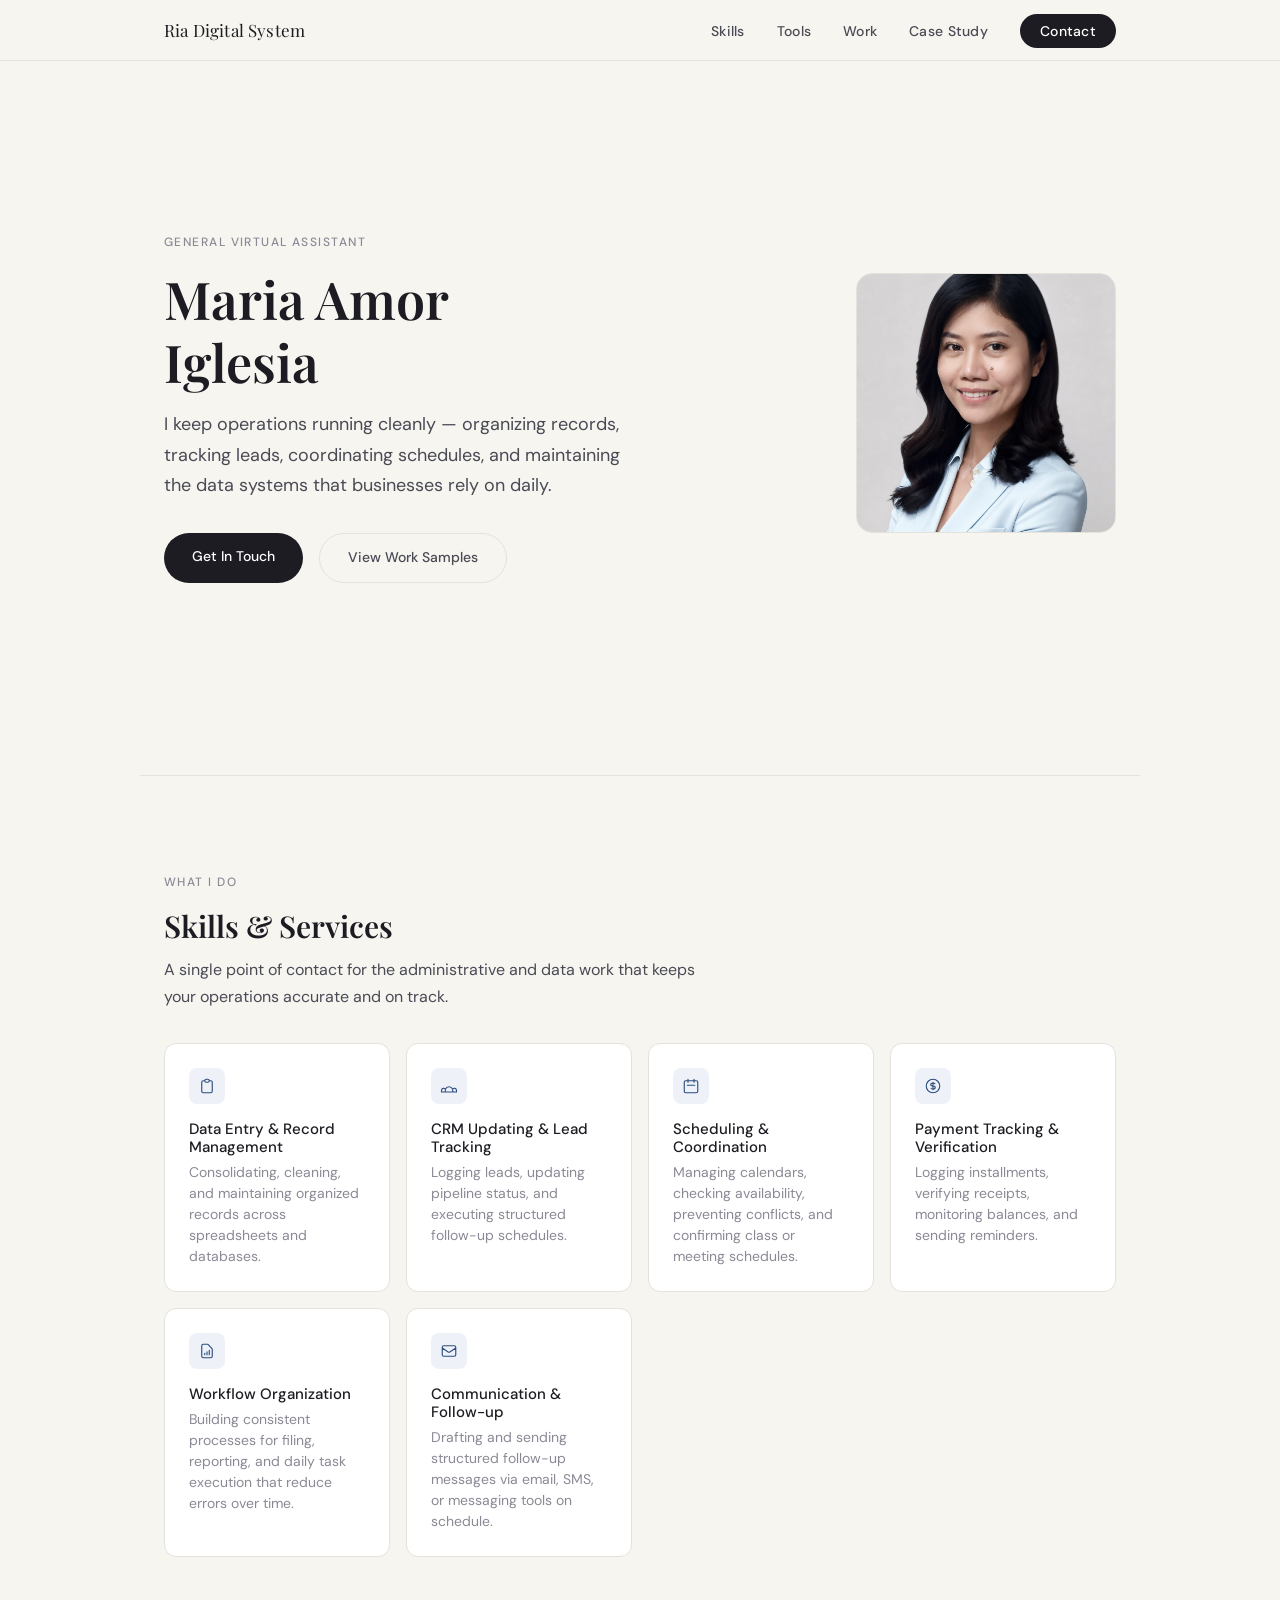
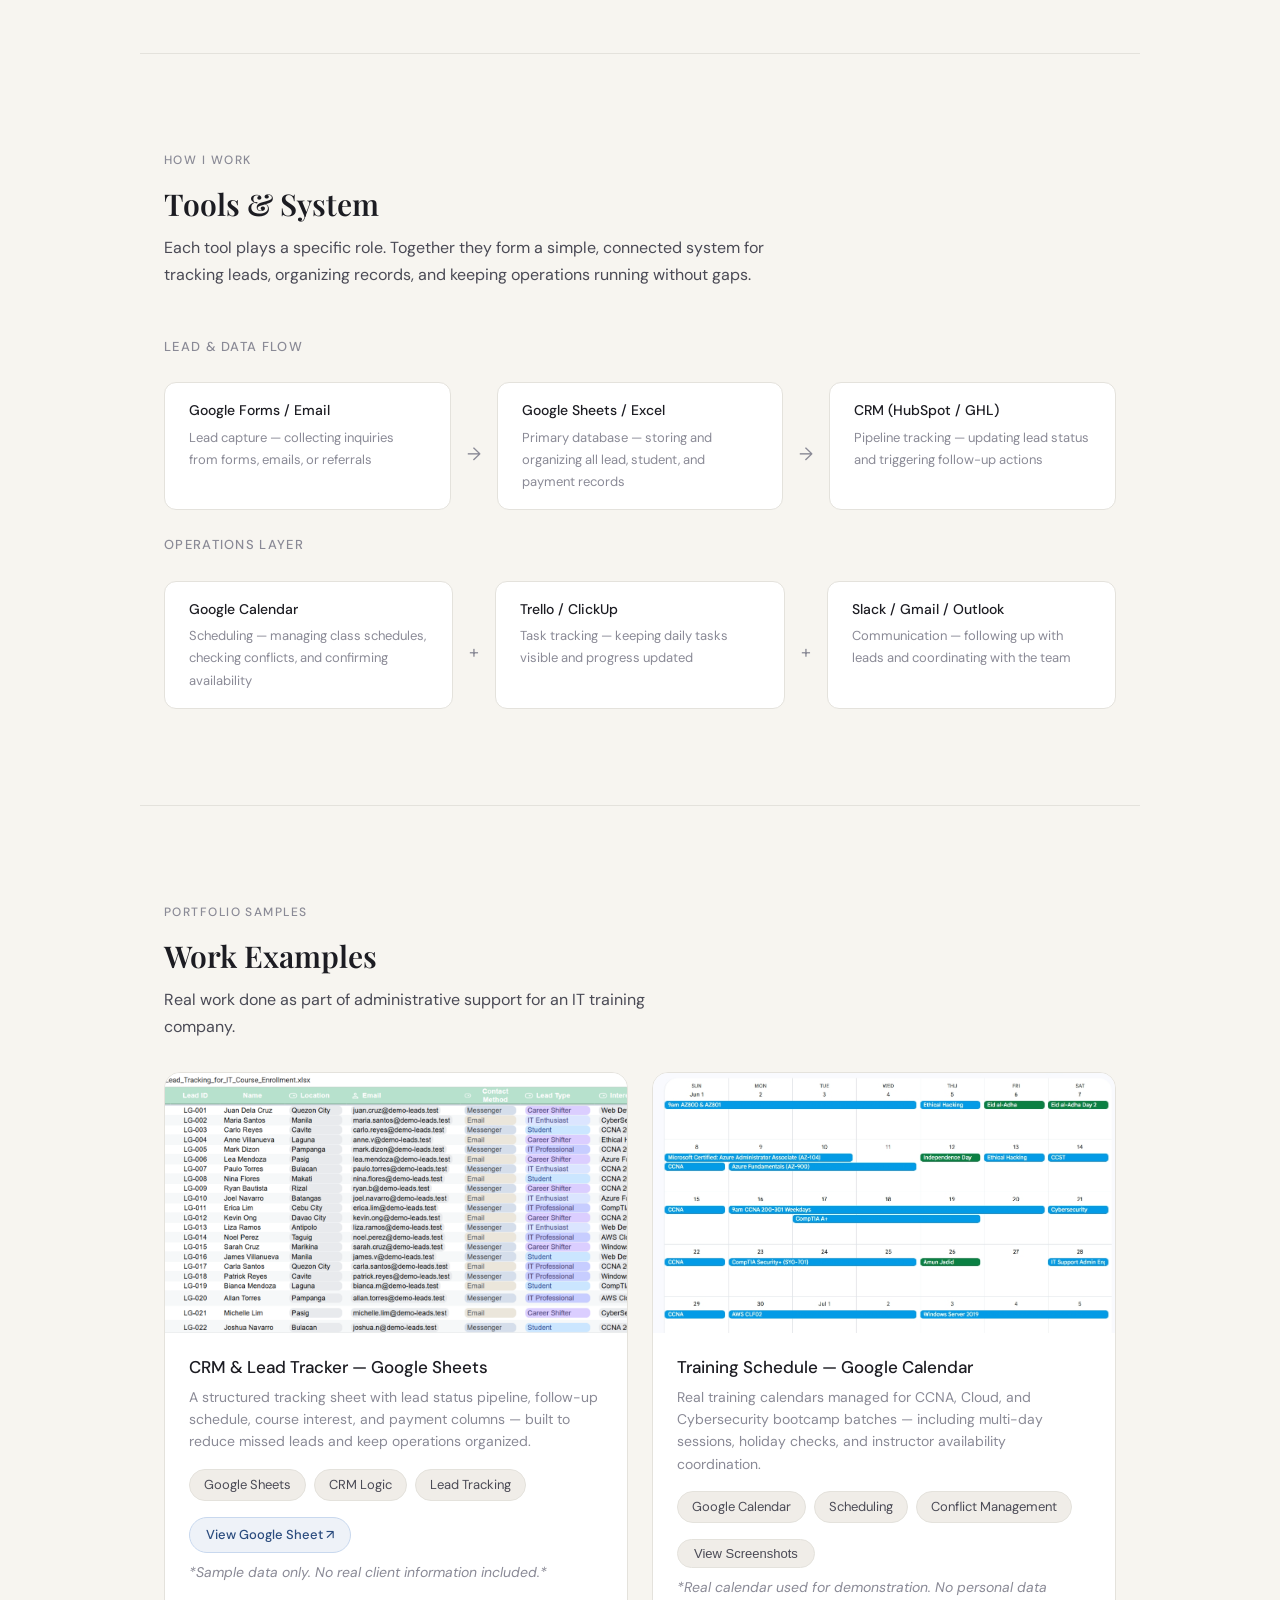
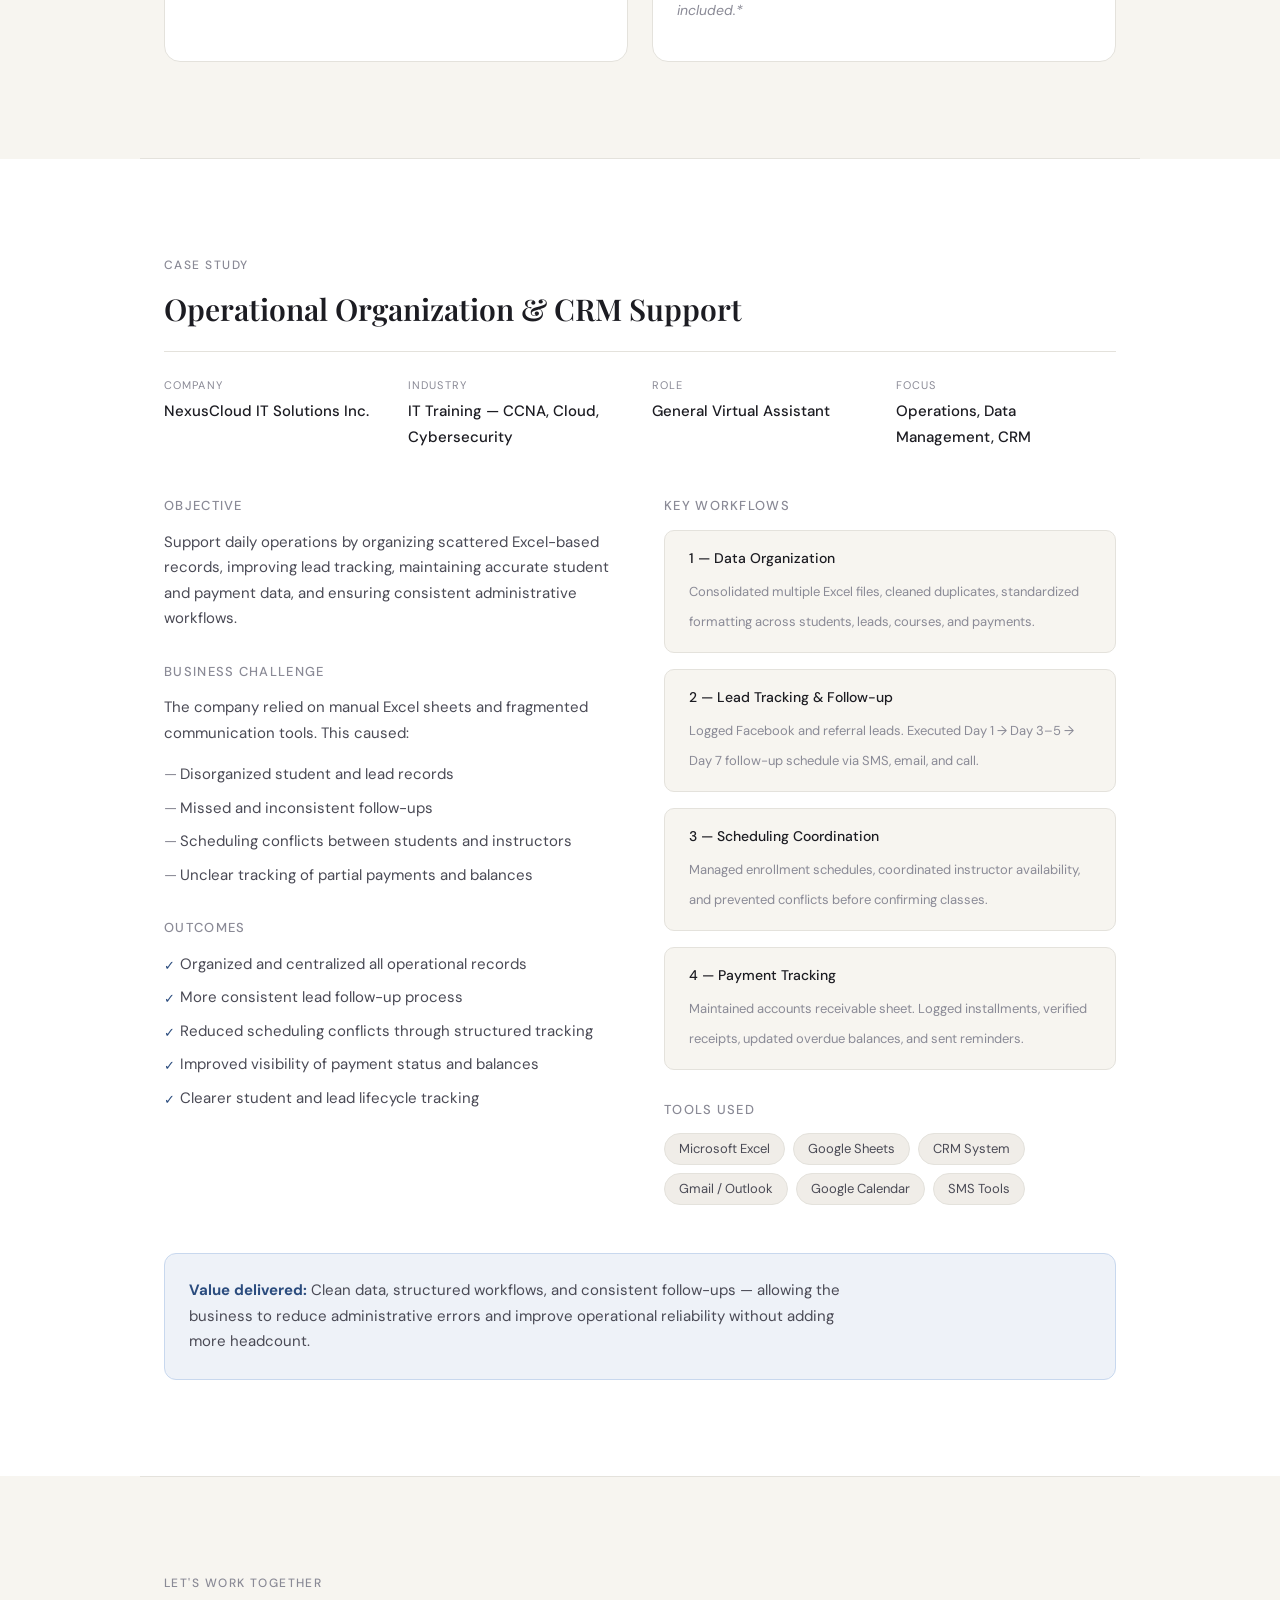
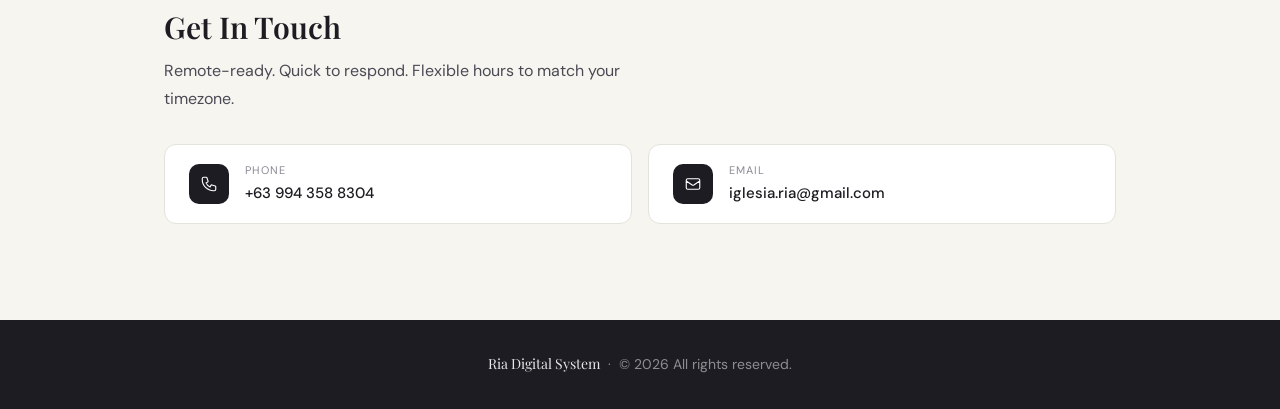
==== index.html @ 8a6b7188 "Add files via upload" ====
<!doctype html>
<html lang="en">
<head>
  <meta charset="UTF-8">
  <meta name="viewport" content="width=device-width, initial-scale=1.0">
  <title>Maria Amor Iglesia | General Virtual Assistant</title>
  <link rel="preconnect" href="https://fonts.googleapis.com">
  <link rel="preconnect" href="https://fonts.gstatic.com" crossorigin>
  <link href="https://fonts.googleapis.com/css2?family=Playfair+Display:ital,wght@0,400;0,600;1,400&family=DM+Sans:wght@300;400;500&display=swap" rel="stylesheet">

  <style>
    *, *::before, *::after { box-sizing: border-box; margin: 0; padding: 0; }

    :root {
      --cream: #F7F5F0;
      --white: #FFFFFF;
      --ink: #1C1C22;
      --ink-mid: #4A4A55;
      --ink-soft: #8A8A96;
      --rule: #E4E2DC;
      --accent: #2B4C7E;
      --accent-light: #EEF2F8;
      --tag-bg: #F0EDE8;

      --font-display: 'Playfair Display', Georgia, serif;
      --font-body: 'DM Sans', system-ui, sans-serif;

      --space-4: 4px;
      --space-8: 8px;
      --space-16: 16px;
      --space-24: 24px;
      --space-32: 32px;
      --space-48: 48px;
      --space-64: 64px;
      --space-96: 96px;
    }

    html { scroll-behavior: smooth; }

    body {
      font-family: var(--font-body);
      background: var(--cream);
      color: var(--ink);
      font-size: 18px;
      line-height: 1.7;
      -webkit-font-smoothing: antialiased;
    }

    /* ── NAV ── */
    nav {
      position: fixed;
      top: 0; left: 0; right: 0;
      z-index: 100;
      background: rgba(247,245,240,0.96);
      backdrop-filter: blur(8px);
      border-bottom: 1px solid var(--rule);
    }
    .nav-inner {
      max-width: 1000px;
      margin: 0 auto;
      padding: 0 var(--space-24);
      height: 60px;
      display: flex;
      align-items: center;
      justify-content: space-between;
    }
    .nav-logo {
      font-family: var(--font-display);
      font-size: 17px;
      color: var(--ink);
      text-decoration: none;
      letter-spacing: 0.01em;
    }
    .nav-links {
      display: flex;
      gap: var(--space-32);
      list-style: none;
    }
    .nav-links a {
      font-size: 14px;
      font-weight: 500;
      color: var(--ink-mid);
      text-decoration: none;
      letter-spacing: 0.02em;
      transition: color 0.2s;
    }
    .nav-links a:hover { color: var(--ink); }
    .nav-cta {
      font-size: 14px;
      font-weight: 500;
      color: var(--white) !important;
      background: var(--ink);
      padding: 8px 20px;
      border-radius: 100px;
      transition: background 0.2s !important;
    }
    .nav-cta:hover { background: var(--accent) !important; }
    .nav-mobile-btn {
      display: none;
      background: none;
      border: none;
      cursor: pointer;
      padding: var(--space-8);
    }
    #mobile-menu {
      display: none;
      padding: var(--space-16) var(--space-24) var(--space-24);
      border-top: 1px solid var(--rule);
      flex-direction: column;
      gap: var(--space-16);
    }
    #mobile-menu a {
      font-size: 15px;
      font-weight: 500;
      color: var(--ink-mid);
      text-decoration: none;
    }
    @media (max-width: 680px) {
      .nav-links { display: none; }
      .nav-mobile-btn { display: block; }
      #mobile-menu.open { display: flex; }
    }

    /* ── LAYOUT ── */
    .section {
      max-width: 1000px;
      margin: 0 auto;
      padding: var(--space-96) var(--space-24);
    }
    .section + .section { padding-top: 0; }

    .divider {
      border: none;
      border-top: 1px solid var(--rule);
      max-width: 1000px;
      margin: 0 auto;
    }

    /* ── TYPOGRAPHY ── */
    .eyebrow {
      font-size: 12px;
      font-weight: 500;
      letter-spacing: 0.12em;
      text-transform: uppercase;
      color: var(--ink-soft);
      margin-bottom: var(--space-16);
    }
    h1, h2, h3 { font-family: var(--font-display); line-height: 1.2; }
    h1 { font-size: clamp(36px, 5vw, 52px); font-weight: 600; color: var(--ink); }
    h2 { font-size: 30px; font-weight: 600; color: var(--ink); }
    h3 { font-size: 20px; font-weight: 400; color: var(--ink); }
    p { color: var(--ink-mid); }
    a { color: var(--accent); }

    /* ── TAGS ── */
    .tag {
      display: inline-block;
      font-size: 13px;
      font-weight: 400;
      color: var(--ink-mid);
      background: var(--tag-bg);
      border: 1px solid var(--rule);
      border-radius: 100px;
      padding: 4px 14px;
    }
    .tag-group { display: flex; flex-wrap: wrap; gap: var(--space-8); }

    /* ── HERO ── */
    #hero {
      padding-top: calc(var(--space-96) + 60px);
      padding-bottom: var(--space-96);
    }
    .hero-grid {
      display: grid;
      grid-template-columns: 1fr 260px;
      gap: var(--space-64);
      align-items: center;
    }
    .hero-text h1 { margin-bottom: var(--space-16); }
    .hero-text .lead {
      font-size: 18px;
      color: var(--ink-mid);
      max-width: 480px;
      margin-bottom: var(--space-32);
    }
    .hero-actions { display: flex; gap: var(--space-16); flex-wrap: wrap; }
    .btn-primary {
      display: inline-block;
      background: var(--ink);
      color: var(--white);
      font-size: 14px;
      font-weight: 500;
      padding: 12px 28px;
      border-radius: 100px;
      text-decoration: none;
      transition: background 0.2s;
    }
    .btn-primary:hover { background: var(--accent); color: var(--white); }
    .btn-ghost {
      display: inline-block;
      border: 1px solid var(--rule);
      color: var(--ink-mid);
      font-size: 14px;
      font-weight: 500;
      padding: 12px 28px;
      border-radius: 100px;
      text-decoration: none;
      transition: border-color 0.2s, color 0.2s;
    }
    .btn-ghost:hover { border-color: var(--ink-mid); color: var(--ink); }
    .hero-photo {
      width: 100%;
      aspect-ratio: 1;
      object-fit: cover;
      border-radius: var(--space-16);
      border: 1px solid var(--rule);
      filter: grayscale(15%);
    }
    @media (max-width: 700px) {
      .hero-grid { grid-template-columns: 1fr; }
      .hero-photo { max-width: 180px; border-radius: 50%; }
    }

    /* ── SKILLS ── */
    .skills-grid {
      display: grid;
      grid-template-columns: repeat(auto-fill, minmax(220px, 1fr));
      gap: var(--space-16);
      margin-top: var(--space-32);
    }
    .skill-card {
      background: var(--white);
      border: 1px solid var(--rule);
      border-radius: 12px;
      padding: var(--space-24);
    }
    .skill-icon {
      width: 36px;
      height: 36px;
      background: var(--accent-light);
      border-radius: 8px;
      display: flex;
      align-items: center;
      justify-content: center;
      margin-bottom: var(--space-16);
    }
    .skill-icon svg { width: 18px; height: 18px; stroke: var(--accent); fill: none; }
    .skill-card h3 { font-size: 15px; font-weight: 500; margin-bottom: 6px; font-family: var(--font-body); }
    .skill-card p { font-size: 14px; color: var(--ink-soft); line-height: 1.5; }

    /* ── TOOLS SYSTEM ── */
    .tools-system {
      margin-top: var(--space-48);
    }
    .tools-row {
      display: flex;
      flex-wrap: wrap;
      gap: var(--space-16);
      margin-top: var(--space-24);
    }
    .tool-block {
      background: var(--white);
      border: 1px solid var(--rule);
      border-radius: 12px;
      padding: var(--space-16) var(--space-24);
      flex: 1;
      min-width: 180px;
    }
    .tool-block .tool-name {
      font-size: 14px;
      font-weight: 500;
      color: var(--ink);
      margin-bottom: 4px;
    }
    .tool-block .tool-use {
      font-size: 13px;
      color: var(--ink-soft);
    }
    .arrow-connector {
      display: flex;
      align-items: center;
      color: var(--ink-soft);
      font-size: 18px;
      padding-top: var(--space-16);
      flex-shrink: 0;
    }

    /* ── PORTFOLIO SAMPLES ── */
    .samples-grid {
      display: grid;
      grid-template-columns: 1fr 1fr;
      gap: var(--space-24);
      margin-top: var(--space-32);
    }
    @media (max-width: 640px) {
      .samples-grid { grid-template-columns: 1fr; }
    }
    .sample-card {
      background: var(--white);
      border: 1px solid var(--rule);
      border-radius: 16px;
      overflow: hidden;
    }
    .sample-thumb {
      background: var(--tag-bg);
      aspect-ratio: 16/9;
      overflow: hidden;
      position: relative;
    }
    .sample-thumb img {
      width: 100%;
      height: 100%;
      object-fit: cover;
      transition: transform 0.3s ease;
    }
    .sample-card:hover .sample-thumb img { transform: scale(1.03); }
    .sample-thumb-placeholder {
      width: 100%;
      height: 100%;
      display: flex;
      align-items: center;
      justify-content: center;
      background: linear-gradient(135deg, #EEF2F8 0%, #E4E2DC 100%);
    }
    .sample-thumb-placeholder svg { width: 48px; height: 48px; stroke: var(--ink-soft); fill: none; opacity: 0.5; }
    .sample-body { padding: var(--space-24); }
    .sample-body h3 { font-size: 17px; font-weight: 500; margin-bottom: 8px; font-family: var(--font-body); color: var(--ink); }
    .sample-body p { font-size: 14px; color: var(--ink-soft); margin-bottom: var(--space-16); line-height: 1.6; }
    .sample-actions { display: flex; gap: var(--space-8); flex-wrap: wrap; }
    .btn-sample {
      font-size: 13px;
      font-weight: 500;
      color: var(--accent);
      background: var(--accent-light);
      border: 1px solid #C8D8EE;
      border-radius: 100px;
      padding: 6px 16px;
      text-decoration: none;
      transition: background 0.2s;
    }
    .btn-sample:hover { background: #DDEAF8; }
    .btn-view-modal {
      font-size: 13px;
      font-weight: 500;
      color: var(--ink-mid);
      background: var(--tag-bg);
      border: 1px solid var(--rule);
      border-radius: 100px;
      padding: 6px 16px;
      cursor: pointer;
      transition: background 0.2s;
    }
    .btn-view-modal:hover { background: #E4E2DC; }
    .sample-disclaimer {
      font-size: 12px;
      color: var(--ink-soft);
      margin-top: var(--space-8);
      font-style: italic;
    }

    /* ── CASE STUDY ── */
    #case-study { background: var(--white); }
    .case-study-header {
      margin-bottom: var(--space-48);
    }
    .case-meta {
      display: flex;
      flex-wrap: wrap;
      gap: var(--space-24);
      margin-top: var(--space-24);
      padding-top: var(--space-24);
      border-top: 1px solid var(--rule);
    }
    .meta-item { flex: 1; min-width: 140px; }
    .meta-label { font-size: 11px; letter-spacing: 0.1em; text-transform: uppercase; color: var(--ink-soft); margin-bottom: 4px; }
    .meta-value { font-size: 15px; font-weight: 500; color: var(--ink); }

    .cs-body {
      display: grid;
      grid-template-columns: 1fr 1fr;
      gap: var(--space-48);
    }
    @media (max-width: 680px) { .cs-body { grid-template-columns: 1fr; } }

    .cs-section h3 {
      font-size: 13px;
      font-weight: 500;
      letter-spacing: 0.1em;
      text-transform: uppercase;
      color: var(--ink-soft);
      margin-bottom: var(--space-16);
      font-family: var(--font-body);
    }
    .cs-section p { font-size: 15px; color: var(--ink-mid); margin-bottom: var(--space-16); }

    .challenge-list, .outcome-list {
      list-style: none;
      display: flex;
      flex-direction: column;
      gap: var(--space-8);
    }
    .challenge-list li, .outcome-list li {
      font-size: 15px;
      color: var(--ink-mid);
      padding-left: var(--space-16);
      position: relative;
    }
    .challenge-list li::before {
      content: '—';
      position: absolute;
      left: 0;
      color: var(--ink-soft);
    }
    .outcome-list li::before {
      content: '✓';
      position: absolute;
      left: 0;
      color: var(--accent);
      font-size: 13px;
      top: 3px;
    }

    .workflow-steps {
      display: flex;
      flex-direction: column;
      gap: var(--space-16);
      margin-top: var(--space-8);
    }
    .workflow-step {
      background: var(--cream);
      border: 1px solid var(--rule);
      border-radius: 10px;
      padding: var(--space-16) var(--space-24);
    }
    .workflow-step strong {
      display: block;
      font-size: 14px;
      font-weight: 500;
      color: var(--ink);
      margin-bottom: 4px;
    }
    .workflow-step span {
      font-size: 13px;
      color: var(--ink-soft);
    }

    /* ── CONTACT ── */
    .contact-row {
      display: flex;
      flex-wrap: wrap;
      gap: var(--space-16);
      margin-top: var(--space-32);
    }
    .contact-item {
      display: flex;
      align-items: center;
      gap: var(--space-16);
      background: var(--white);
      border: 1px solid var(--rule);
      border-radius: 12px;
      padding: var(--space-16) var(--space-24);
      text-decoration: none;
      transition: border-color 0.2s;
      flex: 1;
      min-width: 220px;
    }
    .contact-item:hover { border-color: var(--accent); }
    .contact-icon {
      width: 40px;
      height: 40px;
      background: var(--ink);
      border-radius: 10px;
      display: flex;
      align-items: center;
      justify-content: center;
      flex-shrink: 0;
    }
    .contact-icon svg { width: 18px; height: 18px; stroke: white; fill: none; }
    .contact-label { font-size: 11px; text-transform: uppercase; letter-spacing: 0.08em; color: var(--ink-soft); margin-bottom: 2px; }
    .contact-value { font-size: 15px; font-weight: 500; color: var(--ink); }

    /* ── MODAL ── */
    .modal-overlay {
      display: none;
      position: fixed;
      inset: 0;
      background: rgba(0,0,0,0.75);
      z-index: 200;
      align-items: center;
      justify-content: center;
      padding: var(--space-24);
    }
    .modal-overlay.open { display: flex; }
    .modal-box {
      position: relative;
      max-width: 900px;
      width: 100%;
    }
    .modal-close {
      position: absolute;
      top: -40px;
      right: 0;
      background: white;
      border: none;
      width: 32px;
      height: 32px;
      border-radius: 50%;
      cursor: pointer;
      font-size: 16px;
      display: flex;
      align-items: center;
      justify-content: center;
    }
    .modal-img {
      width: 100%;
      max-height: 80vh;
      object-fit: contain;
      border-radius: 12px;
    }
    .modal-nav {
      position: absolute;
      top: 50%;
      transform: translateY(-50%);
      background: white;
      border: none;
      width: 40px;
      height: 40px;
      border-radius: 50%;
      cursor: pointer;
      font-size: 20px;
      display: flex;
      align-items: center;
      justify-content: center;
      box-shadow: 0 4px 12px rgba(0,0,0,0.2);
    }
    .modal-prev { left: -20px; }
    .modal-next { right: -20px; }

    /* ── FOOTER ── */
    footer {
      background: var(--ink);
      color: rgba(255,255,255,0.5);
      text-align: center;
      padding: var(--space-32) var(--space-24);
      font-size: 14px;
    }
    footer span { color: rgba(255,255,255,0.9); font-family: var(--font-display); }

    /* ── SCROLL REVEAL ── */
    .reveal {
      opacity: 0;
      transform: translateY(16px);
      transition: opacity 0.45s ease, transform 0.45s ease;
    }
    .reveal.visible { opacity: 1; transform: none; }

    @media (prefers-reduced-motion: reduce) {
      .reveal { transition: none; opacity: 1; transform: none; }
    }
  </style>
</head>

<body>

<!-- NAV -->
<nav>
  <div class="nav-inner">
    <a href="#hero" class="nav-logo">Ria Digital System</a>
    <ul class="nav-links">
      <li><a href="#skills">Skills</a></li>
      <li><a href="#tools">Tools</a></li>
      <li><a href="#work">Work</a></li>
      <li><a href="#case-study">Case Study</a></li>
      <li><a href="#contact" class="nav-cta">Contact</a></li>
    </ul>
    <button class="nav-mobile-btn" id="mobile-menu-btn" aria-label="Menu">
      <svg width="24" height="24" viewBox="0 0 24 24" fill="none" stroke="currentColor" stroke-width="2">
        <path d="M4 6h16M4 12h16M4 18h16"/>
      </svg>
    </button>
  </div>
  <div id="mobile-menu">
    <a href="#skills">Skills</a>
    <a href="#tools">Tools</a>
    <a href="#work">Work</a>
    <a href="#case-study">Case Study</a>
    <a href="#contact">Contact</a>
  </div>
</nav>

<!-- HERO -->
<section id="hero">
  <div class="section" style="padding-top: calc(56px + 20px);">
    <div class="hero-grid">
      <div class="hero-text reveal">
        <p class="eyebrow">General Virtual Assistant</p>
        <h1>Maria Amor<br>Iglesia</h1>
        <p class="lead" style="margin-top: 16px;">
          I keep operations running cleanly — organizing records, tracking leads, coordinating schedules, and maintaining the data systems that businesses rely on daily.
        </p>
        <div class="hero-actions">
          <a href="#contact" class="btn-primary">Get In Touch</a>
          <a href="#work" class="btn-ghost">View Work Samples</a>
        </div>
      </div>
      <div class="reveal" style="transition-delay:0.1s">
        <img
          src="./images/me.png"
          alt="Maria Amor Iglesia"
          class="hero-photo"
          onerror="this.style.display='none'"
        >
      </div>
    </div>
  </div>
</section>

<hr class="divider">

<!-- SKILLS -->
<section id="skills">
  <div class="section reveal">
    <p class="eyebrow">What I Do</p>
    <h2>Skills & Services</h2>
    <p style="margin-top: 12px; max-width: 560px; font-size: 16px;">
      A single point of contact for the administrative and data work that keeps your operations accurate and on track.
    </p>

    <div class="skills-grid">
      <div class="skill-card">
        <div class="skill-icon">
          <svg viewBox="0 0 24 24" stroke-width="1.5"><path d="M9 5H7a2 2 0 00-2 2v12a2 2 0 002 2h10a2 2 0 002-2V7a2 2 0 00-2-2h-2M9 5a2 2 0 002 2h2a2 2 0 002-2M9 5a2 2 0 012-2h2a2 2 0 012 2" stroke-linecap="round" stroke-linejoin="round"/></svg>
        </div>
        <h3>Data Entry & Record Management</h3>
        <p>Consolidating, cleaning, and maintaining organized records across spreadsheets and databases.</p>
      </div>

      <div class="skill-card">
        <div class="skill-icon">
          <svg viewBox="0 0 24 24" stroke-width="1.5"><path d="M17 20h5v-2a3 3 0 00-5.356-1.857M17 20H7m10 0v-2c0-.656-.126-1.283-.356-1.857M7 20H2v-2a3 3 0 015.356-1.857M7 20v-2c0-.656.126-1.283.356-1.857m0 0a5.002 5.002 0 019.288 0" stroke-linecap="round" stroke-linejoin="round"/></svg>
        </div>
        <h3>CRM Updating & Lead Tracking</h3>
        <p>Logging leads, updating pipeline status, and executing structured follow-up schedules.</p>
      </div>

      <div class="skill-card">
        <div class="skill-icon">
          <svg viewBox="0 0 24 24" stroke-width="1.5"><path d="M8 7V3m8 4V3m-9 8h10M5 21h14a2 2 0 002-2V7a2 2 0 00-2-2H5a2 2 0 00-2 2v12a2 2 0 002 2z" stroke-linecap="round" stroke-linejoin="round"/></svg>
        </div>
        <h3>Scheduling & Coordination</h3>
        <p>Managing calendars, checking availability, preventing conflicts, and confirming class or meeting schedules.</p>
      </div>

      <div class="skill-card">
        <div class="skill-icon">
          <svg viewBox="0 0 24 24" stroke-width="1.5"><path d="M12 8c-1.657 0-3 .895-3 2s1.343 2 3 2 3 .895 3 2-1.343 2-3 2m0-8c1.11 0 2.08.402 2.599 1M12 8V7m0 1v8m0 0v1m0-1c-1.11 0-2.08-.402-2.599-1M21 12a9 9 0 11-18 0 9 9 0 0118 0z" stroke-linecap="round" stroke-linejoin="round"/></svg>
        </div>
        <h3>Payment Tracking & Verification</h3>
        <p>Logging installments, verifying receipts, monitoring balances, and sending reminders.</p>
      </div>

      <div class="skill-card">
        <div class="skill-icon">
          <svg viewBox="0 0 24 24" stroke-width="1.5"><path d="M9 17v-2m3 2v-4m3 4v-6m2 10H7a2 2 0 01-2-2V5a2 2 0 012-2h5.586a1 1 0 01.707.293l5.414 5.414a1 1 0 01.293.707V19a2 2 0 01-2 2z" stroke-linecap="round" stroke-linejoin="round"/></svg>
        </div>
        <h3>Workflow Organization</h3>
        <p>Building consistent processes for filing, reporting, and daily task execution that reduce errors over time.</p>
      </div>

      <div class="skill-card">
        <div class="skill-icon">
          <svg viewBox="0 0 24 24" stroke-width="1.5"><path d="M3 8l7.89 5.26a2 2 0 002.22 0L21 8M5 19h14a2 2 0 002-2V7a2 2 0 00-2-2H5a2 2 0 00-2 2v10a2 2 0 002 2z" stroke-linecap="round" stroke-linejoin="round"/></svg>
        </div>
        <h3>Communication & Follow-up</h3>
        <p>Drafting and sending structured follow-up messages via email, SMS, or messaging tools on schedule.</p>
      </div>
    </div>
  </div>
</section>

<hr class="divider">

<!-- TOOLS -->
<section id="tools">
  <div class="section reveal">
    <p class="eyebrow">How I Work</p>
    <h2>Tools & System</h2>
    <p style="margin-top: 12px; max-width: 600px; font-size: 16px;">
      Each tool plays a specific role. Together they form a simple, connected system for tracking leads, organizing records, and keeping operations running without gaps.
    </p>

    <div class="tools-system">
      <!-- Row 1: Lead comes in -->
      <p style="font-size: 13px; font-weight: 500; text-transform: uppercase; letter-spacing: 0.1em; color: var(--ink-soft); margin-bottom: 12px;">Lead & Data Flow</p>
      <div class="tools-row">
        <div class="tool-block">
          <div class="tool-name">Google Forms / Email</div>
          <div class="tool-use">Lead capture — collecting inquiries from forms, emails, or referrals</div>
        </div>
        <div class="arrow-connector">→</div>
        <div class="tool-block">
          <div class="tool-name">Google Sheets / Excel</div>
          <div class="tool-use">Primary database — storing and organizing all lead, student, and payment records</div>
        </div>
        <div class="arrow-connector">→</div>
        <div class="tool-block">
          <div class="tool-name">CRM (HubSpot / GHL)</div>
          <div class="tool-use">Pipeline tracking — updating lead status and triggering follow-up actions</div>
        </div>
      </div>

      <!-- Row 2: Ops layer -->
      <p style="font-size: 13px; font-weight: 500; text-transform: uppercase; letter-spacing: 0.1em; color: var(--ink-soft); margin: 24px 0 12px;">Operations Layer</p>
      <div class="tools-row">
        <div class="tool-block">
          <div class="tool-name">Google Calendar</div>
          <div class="tool-use">Scheduling — managing class schedules, checking conflicts, and confirming availability</div>
        </div>
        <div class="arrow-connector">+</div>
        <div class="tool-block">
          <div class="tool-name">Trello / ClickUp</div>
          <div class="tool-use">Task tracking — keeping daily tasks visible and progress updated</div>
        </div>
        <div class="arrow-connector">+</div>
        <div class="tool-block">
          <div class="tool-name">Slack / Gmail / Outlook</div>
          <div class="tool-use">Communication — following up with leads and coordinating with the team</div>
        </div>
      </div>
    </div>
  </div>
</section>

<hr class="divider">

<!-- WORK SAMPLES -->
<section id="work">
  <div class="section reveal">
    <p class="eyebrow">Portfolio Samples</p>
    <h2>Work Examples</h2>
    <p style="margin-top: 12px; max-width: 540px; font-size: 16px;">
      Real work done as part of administrative support for an IT training company.
    </p>

    <div class="samples-grid">

      <!-- CRM Sample -->
      <div class="sample-card">
        <div class="sample-thumb">
          <div class="sample-thumb-placeholder">
             <img src="./images/cmrstyle.png" alt="CRM and Lead Tracker" onerror="this.parentElement.innerHTML='<div class=\'sample-thumb-placeholder\'><svg viewBox=\'0 0 24 24\' stroke-width=\'1.5\' style=\'width:48px;height:48px;stroke:#8A8A96;fill:none;opacity:.5\'><path d=\'M8 7V3m8 4V3m-9 8h10M5 21h14a2 2 0 002-2V7a2 2 0 00-2-2H5a2 2 0 00-2 2v12a2 2 0 002 2z\' stroke-linecap=\'round\' stroke-linejoin=\'round\'/></svg></div>'">
            <svg viewBox="0 0 24 24" stroke-width="1.5"><path d="M3 10h18M3 14h18M10 3v18M14 3v18M5 3h14a2 2 0 012 2v14a2 2 0 01-2 2H5a2 2 0 01-2-2V5a2 2 0 012-2z" stroke-linecap="round" stroke-linejoin="round"/></svg>
          </div>
        </div>
        <div class="sample-body">
          <h3>CRM & Lead Tracker — Google Sheets</h3>
          <p>A structured tracking sheet with lead status pipeline, follow-up schedule, course interest, and payment columns — built to reduce missed leads and keep operations organized.</p>
          <div class="tag-group" style="margin-bottom: 16px;">
            <span class="tag">Google Sheets</span>
            <span class="tag">CRM Logic</span>
            <span class="tag">Lead Tracking</span>
          </div>
          <div class="sample-actions">
            <a
              href="https://docs.google.com/spreadsheets/d/e/2PACX-1vTQIwKZbvER4rsTfgjWkgzekah_LbdbKnxjmAlVFaMa--9vBZa-XM9jXlldMZyA2w/pubhtml"
              target="_blank"
              class="btn-sample"
            >View Google Sheet ↗</a>
          </div>
          <p class="sample-disclaimer">*Sample data only. No real client information included.*</p>
        </div>
      </div>

      <!-- Calendar Sample -->
      <div class="sample-card">
        <div class="sample-thumb" style="cursor:pointer;" onclick="openModal(0)">
          <img src="./images/calendar.png" alt="Training Calendar Sample" onerror="this.parentElement.innerHTML='<div class=\'sample-thumb-placeholder\'><svg viewBox=\'0 0 24 24\' stroke-width=\'1.5\' style=\'width:48px;height:48px;stroke:#8A8A96;fill:none;opacity:.5\'><path d=\'M8 7V3m8 4V3m-9 8h10M5 21h14a2 2 0 002-2V7a2 2 0 00-2-2H5a2 2 0 00-2 2v12a2 2 0 002 2z\' stroke-linecap=\'round\' stroke-linejoin=\'round\'/></svg></div>'">
        </div>
        <div class="sample-body">
          <h3>Training Schedule — Google Calendar</h3>
          <p>Real training calendars managed for CCNA, Cloud, and Cybersecurity bootcamp batches — including multi-day sessions, holiday checks, and instructor availability coordination.</p>
          <div class="tag-group" style="margin-bottom: 16px;">
            <span class="tag">Google Calendar</span>
            <span class="tag">Scheduling</span>
            <span class="tag">Conflict Management</span>
          </div>
          <div class="sample-actions">
            <button class="btn-view-modal" onclick="openModal(0)">View Screenshots</button>
          </div>
          <p class="sample-disclaimer">*Real calendar used for demonstration. No personal data included.*</p>
        </div>
      </div>

    </div>
  </div>
</section>

<hr class="divider">

<!-- CASE STUDY -->
<section id="case-study" style="background: var(--white);">
  <div class="section reveal">
    <p class="eyebrow">Case Study</p>
    <h2>Operational Organization & CRM Support</h2>

    <div class="case-meta">
      <div class="meta-item">
        <div class="meta-label">Company</div>
        <div class="meta-value">NexusCloud IT Solutions Inc.</div>
      </div>
      <div class="meta-item">
        <div class="meta-label">Industry</div>
        <div class="meta-value">IT Training — CCNA, Cloud, Cybersecurity</div>
      </div>
      <div class="meta-item">
        <div class="meta-label">Role</div>
        <div class="meta-value">General Virtual Assistant</div>
      </div>
      <div class="meta-item">
        <div class="meta-label">Focus</div>
        <div class="meta-value">Operations, Data Management, CRM</div>
      </div>
    </div>

    <div class="cs-body" style="margin-top: 48px;">

      <div>
        <div class="cs-section">
          <h3>Objective</h3>
          <p>Support daily operations by organizing scattered Excel-based records, improving lead tracking, maintaining accurate student and payment data, and ensuring consistent administrative workflows.</p>
        </div>

        <div class="cs-section" style="margin-top: 32px;">
          <h3>Business Challenge</h3>
          <p>The company relied on manual Excel sheets and fragmented communication tools. This caused:</p>
          <ul class="challenge-list" style="margin-top: 8px;">
            <li>Disorganized student and lead records</li>
            <li>Missed and inconsistent follow-ups</li>
            <li>Scheduling conflicts between students and instructors</li>
            <li>Unclear tracking of partial payments and balances</li>
          </ul>
        </div>

        <div class="cs-section" style="margin-top: 32px;">
          <h3>Outcomes</h3>
          <ul class="outcome-list">
            <li>Organized and centralized all operational records</li>
            <li>More consistent lead follow-up process</li>
            <li>Reduced scheduling conflicts through structured tracking</li>
            <li>Improved visibility of payment status and balances</li>
            <li>Clearer student and lead lifecycle tracking</li>
          </ul>
        </div>
      </div>

      <div>
        <div class="cs-section">
          <h3>Key Workflows</h3>
          <div class="workflow-steps">
            <div class="workflow-step">
              <strong>1 — Data Organization</strong>
              <span>Consolidated multiple Excel files, cleaned duplicates, standardized formatting across students, leads, courses, and payments.</span>
            </div>
            <div class="workflow-step">
              <strong>2 — Lead Tracking & Follow-up</strong>
              <span>Logged Facebook and referral leads. Executed Day 1 → Day 3–5 → Day 7 follow-up schedule via SMS, email, and call.</span>
            </div>
            <div class="workflow-step">
              <strong>3 — Scheduling Coordination</strong>
              <span>Managed enrollment schedules, coordinated instructor availability, and prevented conflicts before confirming classes.</span>
            </div>
            <div class="workflow-step">
              <strong>4 — Payment Tracking</strong>
              <span>Maintained accounts receivable sheet. Logged installments, verified receipts, updated overdue balances, and sent reminders.</span>
            </div>
          </div>
        </div>

        <div class="cs-section" style="margin-top: 32px;">
          <h3>Tools Used</h3>
          <div class="tag-group">
            <span class="tag">Microsoft Excel</span>
            <span class="tag">Google Sheets</span>
            <span class="tag">CRM System</span>
            <span class="tag">Gmail / Outlook</span>
            <span class="tag">Google Calendar</span>
            <span class="tag">SMS Tools</span>
          </div>
        </div>
      </div>

    </div>

    <div style="margin-top: 48px; padding: 24px; background: var(--accent-light); border: 1px solid #C8D8EE; border-radius: 12px;">
      <p style="font-size: 15px; color: var(--ink-mid); max-width: 680px;">
        <strong style="color: var(--accent);">Value delivered:</strong> Clean data, structured workflows, and consistent follow-ups — allowing the business to reduce administrative errors and improve operational reliability without adding more headcount.
      </p>
    </div>
  </div>
</section>

<hr class="divider">

<!-- CONTACT -->
<section id="contact">
  <div class="section reveal">
    <p class="eyebrow">Let's Work Together</p>
    <h2>Get In Touch</h2>
    <p style="margin-top: 12px; font-size: 16px; max-width: 480px;">
      Remote-ready. Quick to respond. Flexible hours to match your timezone.
    </p>
    <div class="contact-row">
      <a href="tel:+639943588304" class="contact-item">
        <div class="contact-icon">
          <svg viewBox="0 0 24 24" stroke-width="1.5"><path d="M3 5a2 2 0 012-2h3.28a1 1 0 01.948.684l1.498 4.493a1 1 0 01-.502 1.21l-2.257 1.13a11.042 11.042 0 005.516 5.516l1.13-2.257a1 1 0 011.21-.502l4.493 1.498a1 1 0 01.684.949V19a2 2 0 01-2 2h-1C9.716 21 3 14.284 3 6V5z" stroke-linecap="round" stroke-linejoin="round"/></svg>
        </div>
        <div>
          <div class="contact-label">Phone</div>
          <div class="contact-value">+63 994 358 8304</div>
        </div>
      </a>
      <a href="mailto:iglesia.ria@gmail.com" class="contact-item">
        <div class="contact-icon">
          <svg viewBox="0 0 24 24" stroke-width="1.5"><path d="M3 8l7.89 5.26a2 2 0 002.22 0L21 8M5 19h14a2 2 0 002-2V7a2 2 0 00-2-2H5a2 2 0 00-2 2v10a2 2 0 002 2z" stroke-linecap="round" stroke-linejoin="round"/></svg>
        </div>
        <div>
          <div class="contact-label">Email</div>
          <div class="contact-value">iglesia.ria@gmail.com</div>
        </div>
      </a>
    </div>
  </div>
</section>

<!-- FOOTER -->
<footer>
  <span>Ria Digital System</span> &nbsp;·&nbsp; © 2026 All rights reserved.
</footer>

<!-- CALENDAR MODAL -->
<div class="modal-overlay" id="calModal">
  <div class="modal-box">
    <button class="modal-close" onclick="closeModal()">✕</button>
    <button class="modal-nav modal-prev" onclick="prevImg()">‹</button>
    <img id="modalImg" src="" alt="Calendar preview" class="modal-img">
    <button class="modal-nav modal-next" onclick="nextImg()">›</button>
  </div>
</div>

<script>
  // Mobile nav
  document.getElementById('mobile-menu-btn').addEventListener('click', () => {
    document.getElementById('mobile-menu').classList.toggle('open');
  });
  document.querySelectorAll('#mobile-menu a').forEach(a => {
    a.addEventListener('click', () => document.getElementById('mobile-menu').classList.remove('open'));
  });

  // Scroll reveal
  const observer = new IntersectionObserver((entries) => {
    entries.forEach(e => {
      if (e.isIntersecting) { e.target.classList.add('visible'); observer.unobserve(e.target); }
    });
  }, { threshold: 0.1, rootMargin: '0px 0px -40px 0px' });
  document.querySelectorAll('.reveal').forEach(el => observer.observe(el));

  // Modal
  const calImages = ['./images/calendar.png', './images/calendar2.png', './images/calendar3.png'];
  let ci = 0;
  function openModal(i) {
    ci = i;
    document.getElementById('modalImg').src = calImages[ci];
    document.getElementById('calModal').classList.add('open');
  }
  function closeModal() { document.getElementById('calModal').classList.remove('open'); }
  function nextImg() { ci = (ci + 1) % calImages.length; document.getElementById('modalImg').src = calImages[ci]; }
  function prevImg() { ci = (ci - 1 + calImages.length) % calImages.length; document.getElementById('modalImg').src = calImages[ci]; }
  document.getElementById('calModal').addEventListener('click', function(e) {
    if (e.target === this) closeModal();
  });
  document.addEventListener('keydown', e => { if (e.key === 'Escape') closeModal(); });
</script>

</body>
</html>
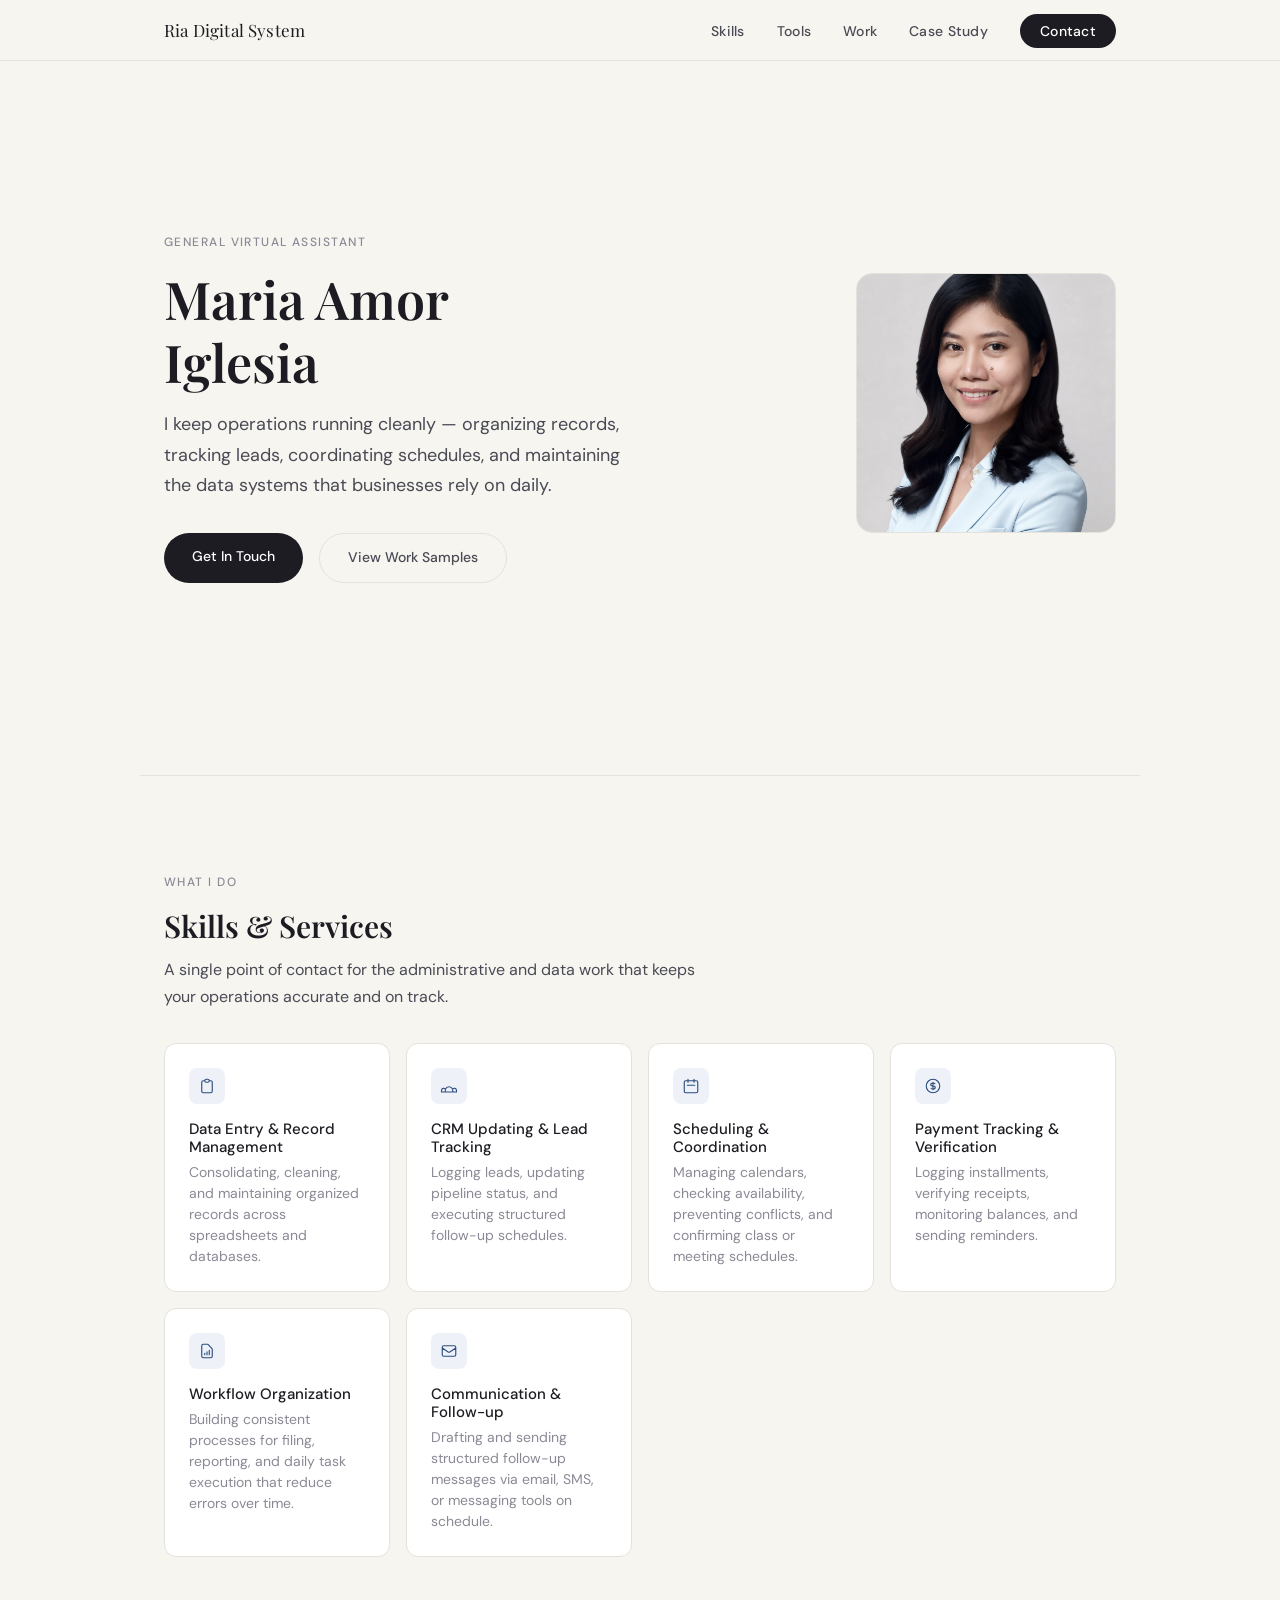
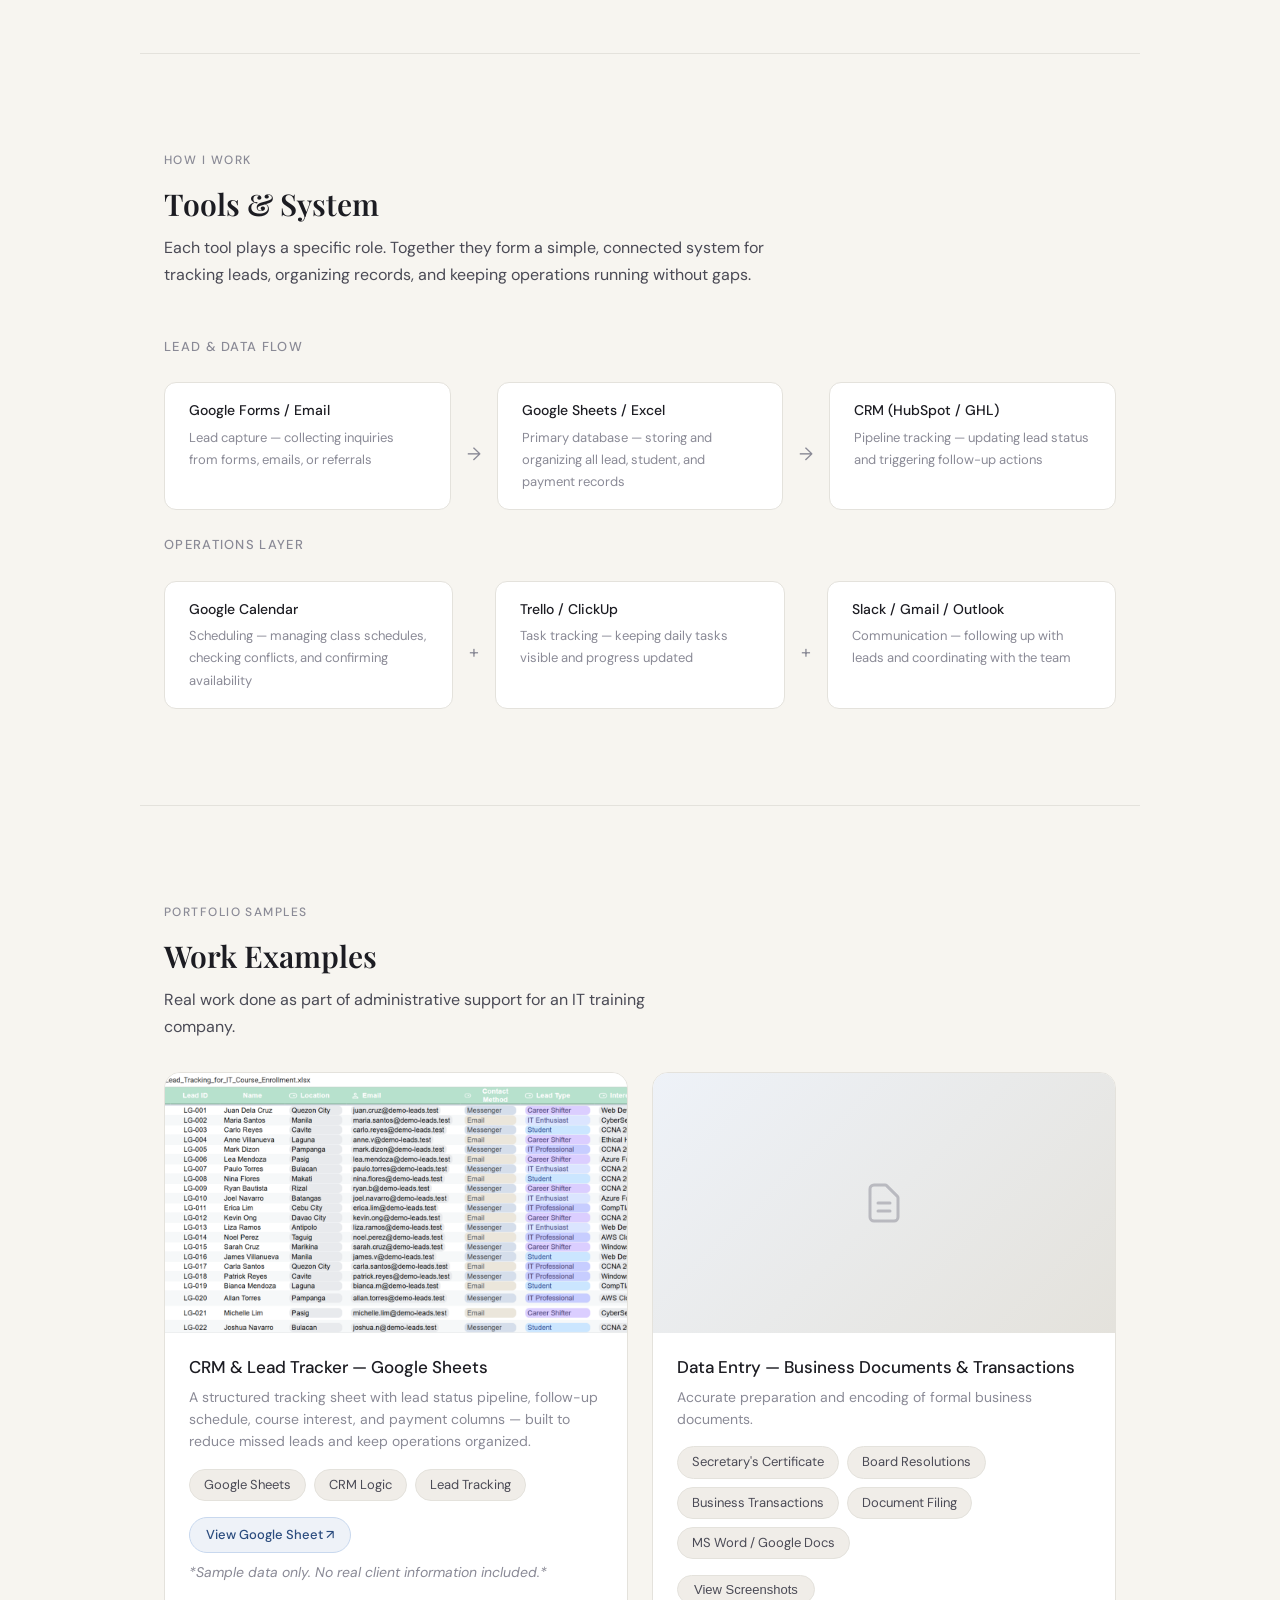
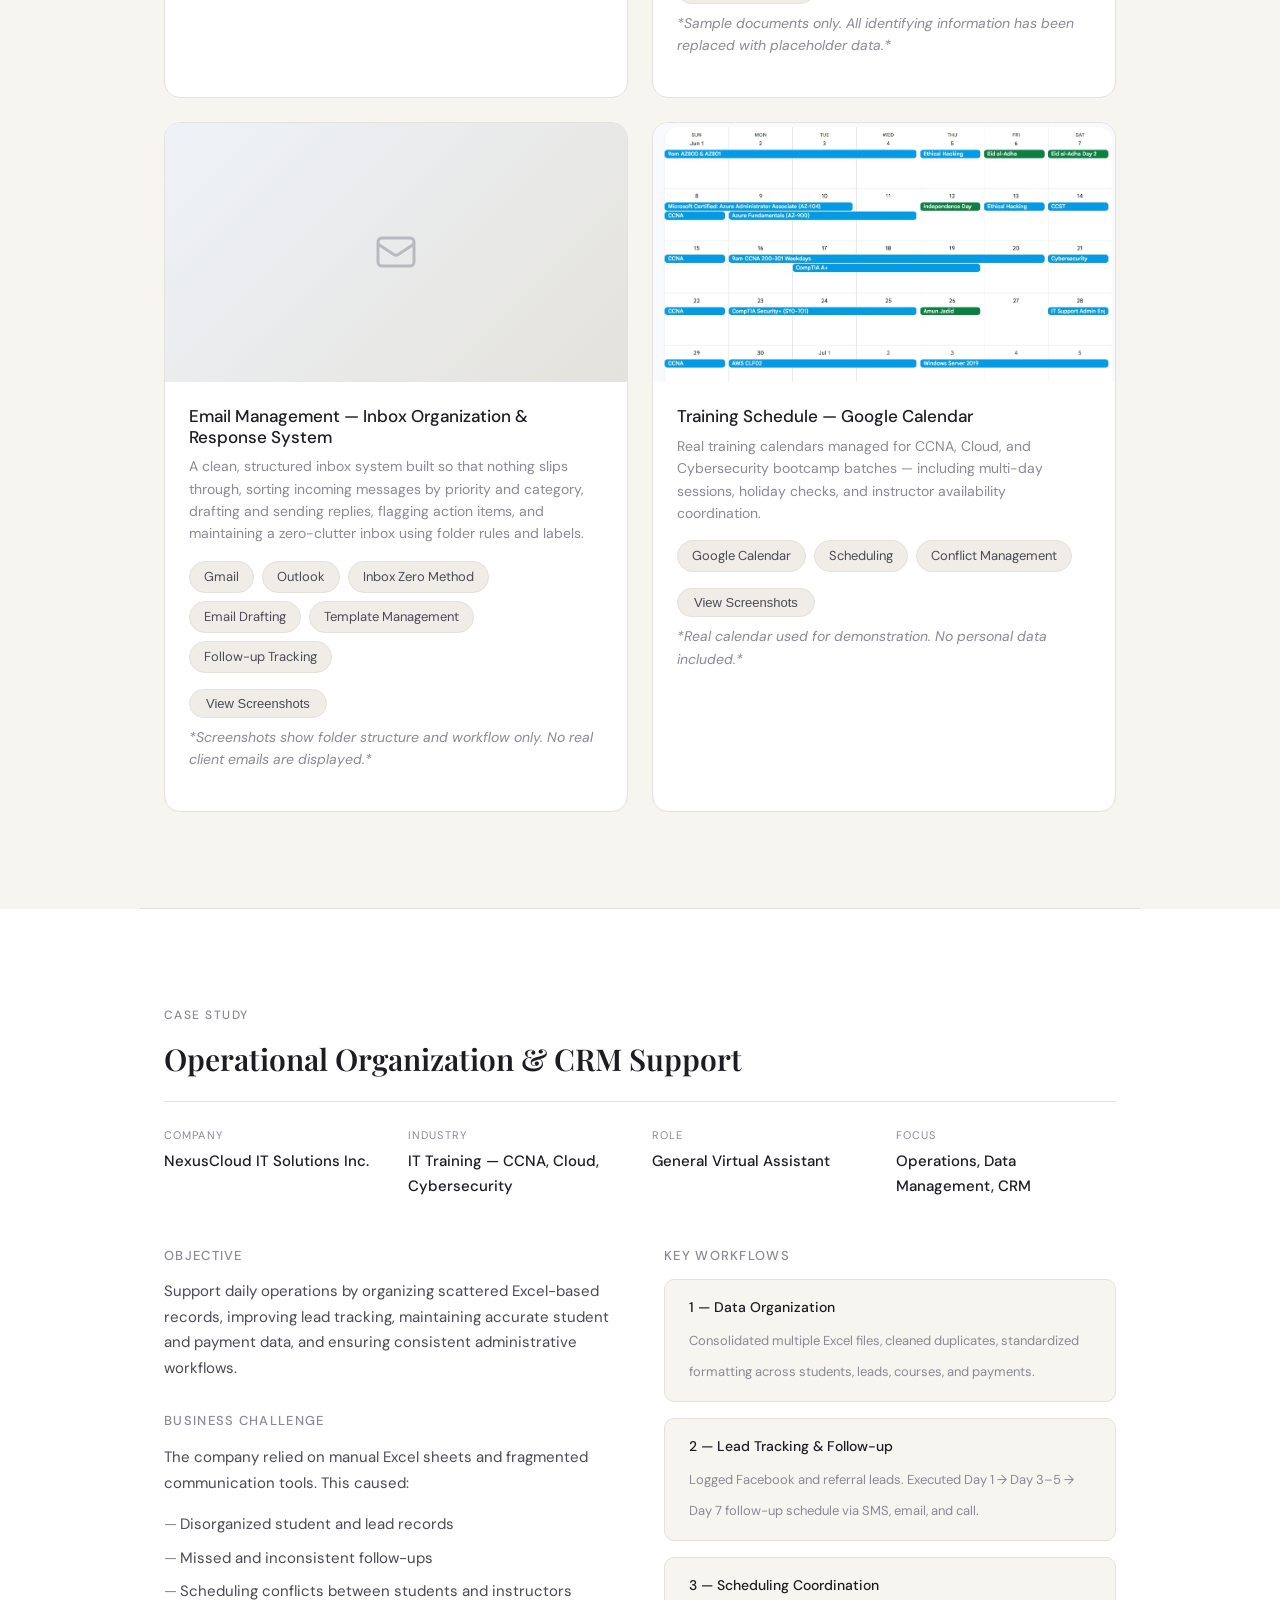
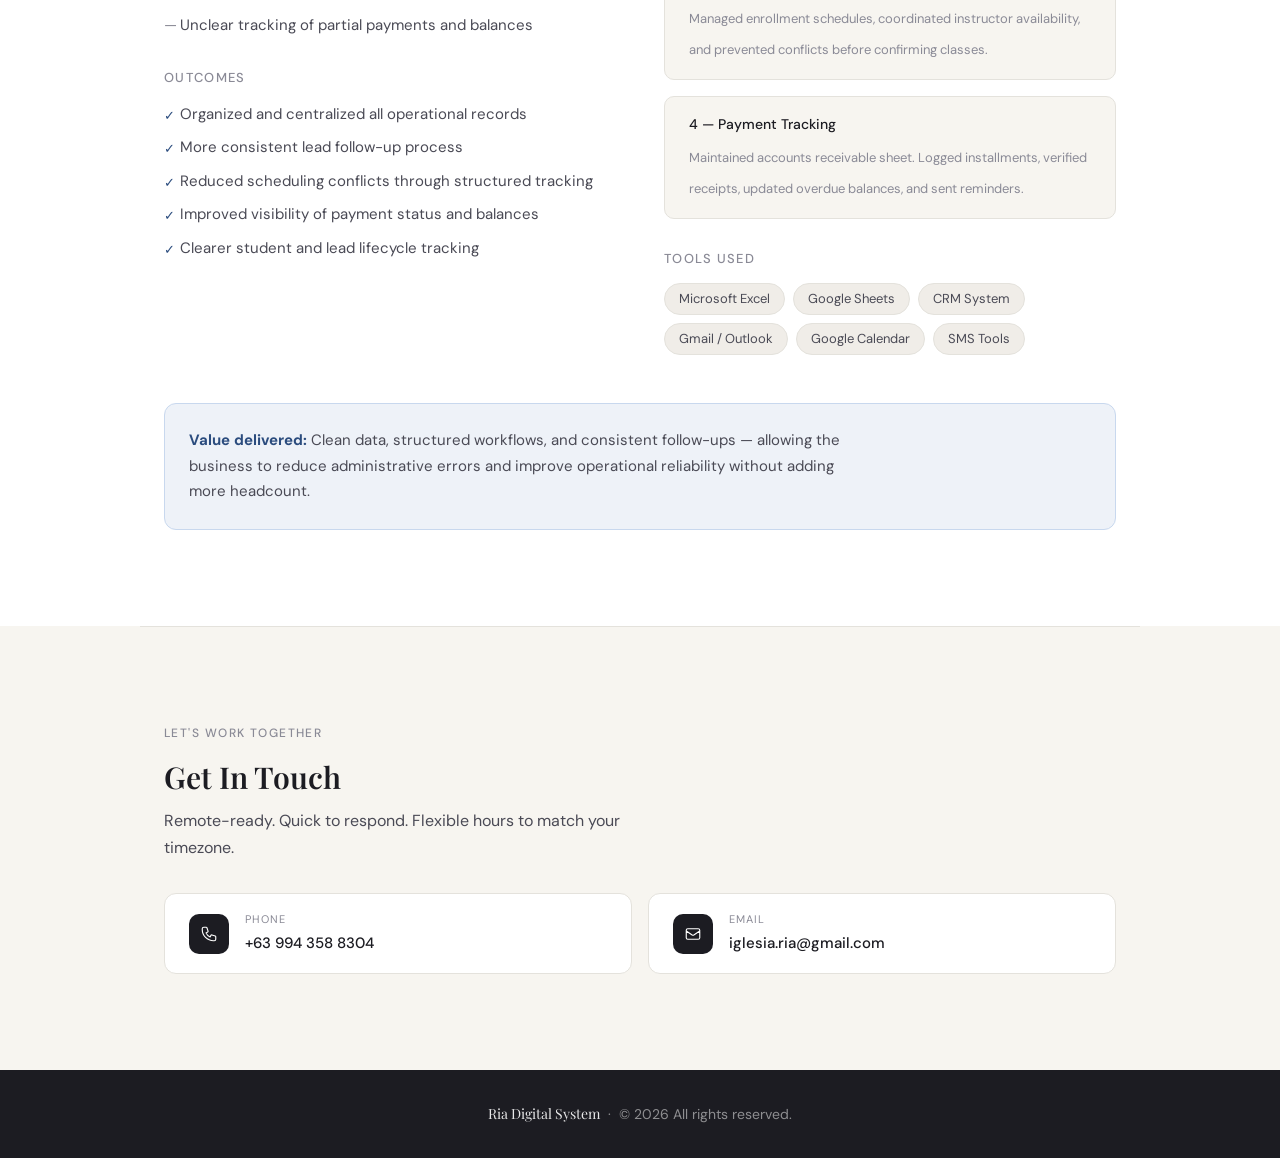
==== commit 3dab9f79: "Update index.html" ====
--- a/index.html
+++ b/index.html
@@ -771,6 +771,51 @@
         </div>
       </div>
 
+      <!-- Data Entry Sample -->
+      <div class="sample-card">
+        <div class="sample-thumb" style="cursor:pointer;" onclick="openDataEntryModal(0)">
+          <img src="./images/data entry.png" alt="Data Entry & Business Documents Sample" onerror="this.parentElement.innerHTML='<div class=\'sample-thumb-placeholder\'><svg viewBox=\'0 0 24 24\' stroke-width=\'1.5\' style=\'width:48px;height:48px;stroke:#8A8A96;fill:none;opacity:.5\'><path d=\'M9 12h6m-6 4h6m2 5H7a2 2 0 01-2-2V5a2 2 0 012-2h5.586a1 1 0 01.707.293l5.414 5.414a1 1 0 01.293.707V19a2 2 0 01-2 2z\' stroke-linecap=\'round\' stroke-linejoin=\'round\'/></svg></div>'">
+        </div>
+        <div class="sample-body">
+          <h3>Data Entry — Business Documents & Transactions</h3>
+          <p>Accurate preparation and encoding of formal business documents. </p>
+          <div class="tag-group" style="margin-bottom: 16px;">
+            <span class="tag">Secretary's Certificate</span>
+            <span class="tag">Board Resolutions</span>
+            <span class="tag">Business Transactions</span>
+            <span class="tag">Document Filing</span>
+            <span class="tag">MS Word / Google Docs</span>
+          </div>
+          <div class="sample-actions">
+            <button class="btn-view-modal" onclick="openDataEntryModal(0)">View Screenshots</button>
+          </div>
+          <p class="sample-disclaimer">*Sample documents only. All identifying information has been replaced with placeholder data.*</p>
+        </div>
+      </div>
+
+      <!-- Email Management Sample -->
+      <div class="sample-card">
+        <div class="sample-thumb" style="cursor:pointer;" onclick="openEmailModal(0)">
+          <img src="./images/email .png" alt="Email Management Sample" onerror="this.parentElement.innerHTML='<div class=\'sample-thumb-placeholder\'><svg viewBox=\'0 0 24 24\' stroke-width=\'1.5\' style=\'width:48px;height:48px;stroke:#8A8A96;fill:none;opacity:.5\'><path d=\'M3 8l7.89 5.26a2 2 0 002.22 0L21 8M5 19h14a2 2 0 002-2V7a2 2 0 00-2-2H5a2 2 0 00-2 2v10a2 2 0 002 2z\' stroke-linecap=\'round\' stroke-linejoin=\'round\'/></svg></div>'">
+        </div>
+        <div class="sample-body">
+          <h3>Email Management — Inbox Organization & Response System</h3>
+          <p>A clean, structured inbox system built so that nothing slips through, sorting incoming messages by priority and category, drafting and sending replies, flagging action items, and maintaining a zero-clutter inbox using folder rules and labels.</p>
+          <div class="tag-group" style="margin-bottom: 16px;">
+            <span class="tag">Gmail</span>
+            <span class="tag">Outlook</span>
+            <span class="tag">Inbox Zero Method</span>
+            <span class="tag">Email Drafting</span>
+            <span class="tag">Template Management</span>
+            <span class="tag">Follow-up Tracking</span>
+          </div>
+          <div class="sample-actions">
+            <button class="btn-view-modal" onclick="openEmailModal(0)">View Screenshots</button>
+          </div>
+          <p class="sample-disclaimer">*Screenshots show folder structure and workflow only. No real client emails are displayed.*</p>
+        </div>
+      </div>
+
       <!-- Calendar Sample -->
       <div class="sample-card">
         <div class="sample-thumb" style="cursor:pointer;" onclick="openModal(0)">
@@ -937,6 +982,26 @@
   <span>Ria Digital System</span> &nbsp;·&nbsp; © 2026 All rights reserved.
 </footer>
 
+<!-- DATA ENTRY MODAL -->
+<div class="modal-overlay" id="dataEntryModal">
+  <div class="modal-box">
+    <button class="modal-close" onclick="closeDataEntryModal()">✕</button>
+    <button class="modal-nav modal-prev" onclick="prevDataEntryImg()">‹</button>
+    <img id="dataEntryModalImg" src="" alt="Data entry document preview" class="modal-img">
+    <button class="modal-nav modal-next" onclick="nextDataEntryImg()">›</button>
+  </div>
+</div>
+
+<!-- EMAIL MODAL -->
+<div class="modal-overlay" id="emailModal">
+  <div class="modal-box">
+    <button class="modal-close" onclick="closeEmailModal()">✕</button>
+    <button class="modal-nav modal-prev" onclick="prevEmailImg()">‹</button>
+    <img id="emailModalImg" src="" alt="Email management preview" class="modal-img">
+    <button class="modal-nav modal-next" onclick="nextEmailImg()">›</button>
+  </div>
+</div>
+
 <!-- CALENDAR MODAL -->
 <div class="modal-overlay" id="calModal">
   <div class="modal-box">
@@ -964,7 +1029,45 @@
   }, { threshold: 0.1, rootMargin: '0px 0px -40px 0px' });
   document.querySelectorAll('.reveal').forEach(el => observer.observe(el));
 
-  // Modal
+  // Data Entry Modal
+  const dataEntryImages = [
+    './images/data-entry-1.png',
+    './images/data-entry-2.png',
+    './images/data-entry-3.png'
+  ];
+  let dei = 0;
+  function openDataEntryModal(i) {
+    dei = i;
+    document.getElementById('dataEntryModalImg').src = dataEntryImages[dei];
+    document.getElementById('dataEntryModal').classList.add('open');
+  }
+  function closeDataEntryModal() { document.getElementById('dataEntryModal').classList.remove('open'); }
+  function nextDataEntryImg() { dei = (dei + 1) % dataEntryImages.length; document.getElementById('dataEntryModalImg').src = dataEntryImages[dei]; }
+  function prevDataEntryImg() { dei = (dei - 1 + dataEntryImages.length) % dataEntryImages.length; document.getElementById('dataEntryModalImg').src = dataEntryImages[dei]; }
+  document.getElementById('dataEntryModal').addEventListener('click', function(e) {
+    if (e.target === this) closeDataEntryModal();
+  });
+
+  // Email Modal
+  const emailImages = [
+    './images/email-management-1.png',
+    './images/email-management-2.png',
+    './images/email-management-3.png'
+  ];
+  let emi = 0;
+  function openEmailModal(i) {
+    emi = i;
+    document.getElementById('emailModalImg').src = emailImages[emi];
+    document.getElementById('emailModal').classList.add('open');
+  }
+  function closeEmailModal() { document.getElementById('emailModal').classList.remove('open'); }
+  function nextEmailImg() { emi = (emi + 1) % emailImages.length; document.getElementById('emailModalImg').src = emailImages[emi]; }
+  function prevEmailImg() { emi = (emi - 1 + emailImages.length) % emailImages.length; document.getElementById('emailModalImg').src = emailImages[emi]; }
+  document.getElementById('emailModal').addEventListener('click', function(e) {
+    if (e.target === this) closeEmailModal();
+  });
+
+  // Calendar Modal
   const calImages = ['./images/calendar.png', './images/calendar2.png', './images/calendar3.png'];
   let ci = 0;
   function openModal(i) {
@@ -978,7 +1081,7 @@
   document.getElementById('calModal').addEventListener('click', function(e) {
     if (e.target === this) closeModal();
   });
-  document.addEventListener('keydown', e => { if (e.key === 'Escape') closeModal(); });
+  document.addEventListener('keydown', e => { if (e.key === 'Escape') { closeModal(); closeDataEntryModal(); closeEmailModal(); } });
 </script>
 
 </body>
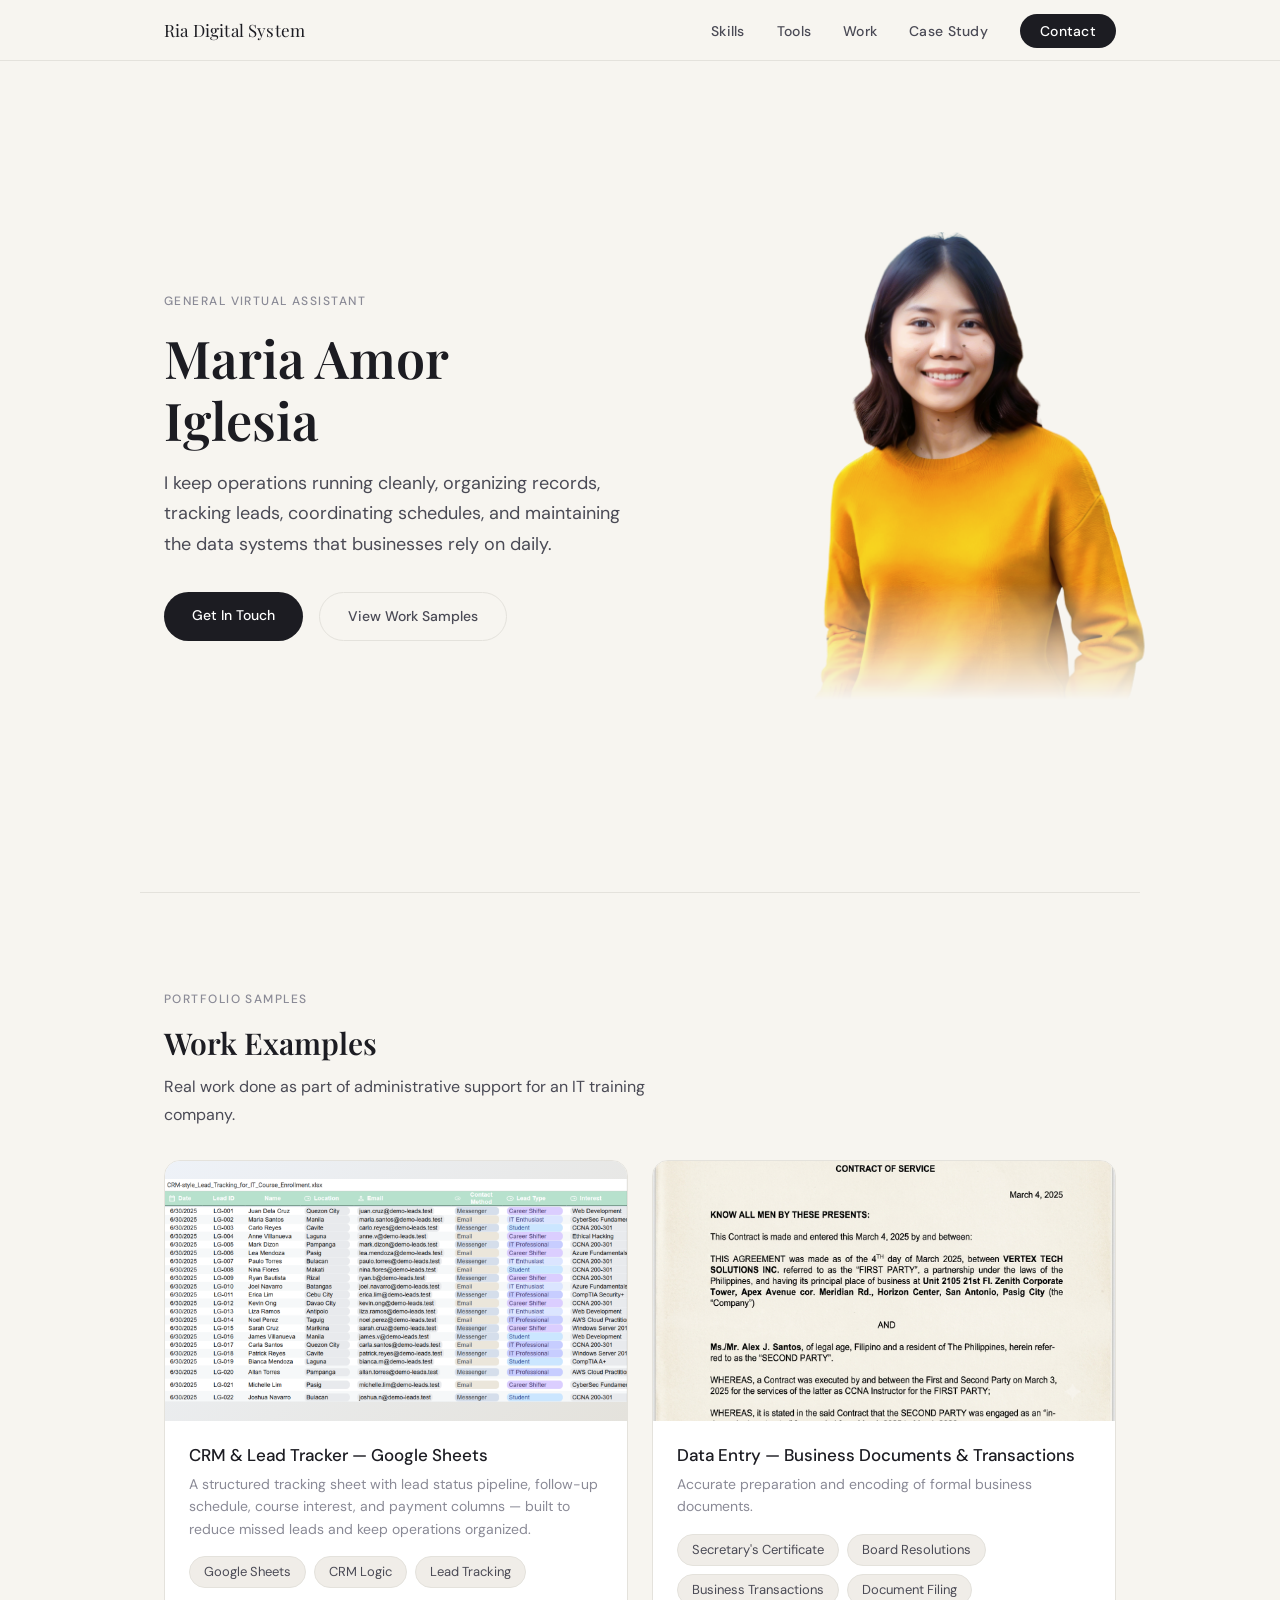
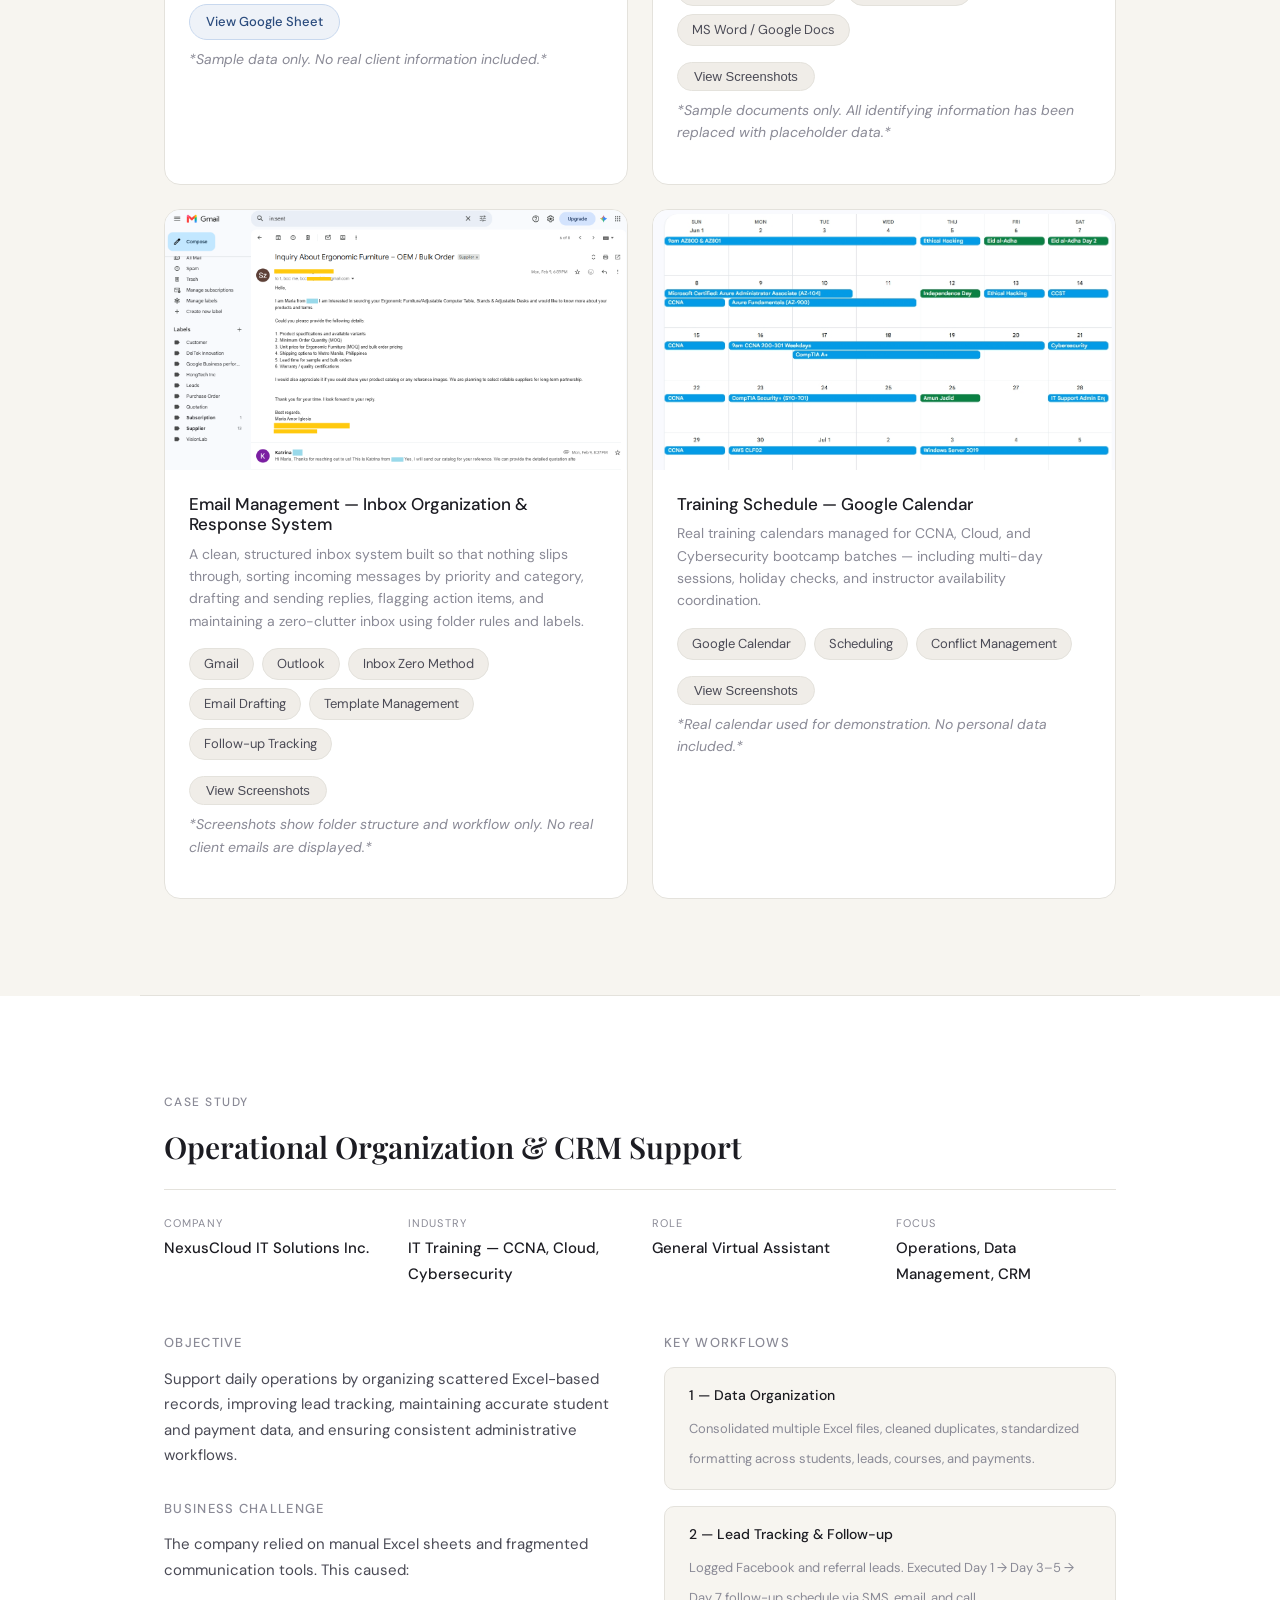
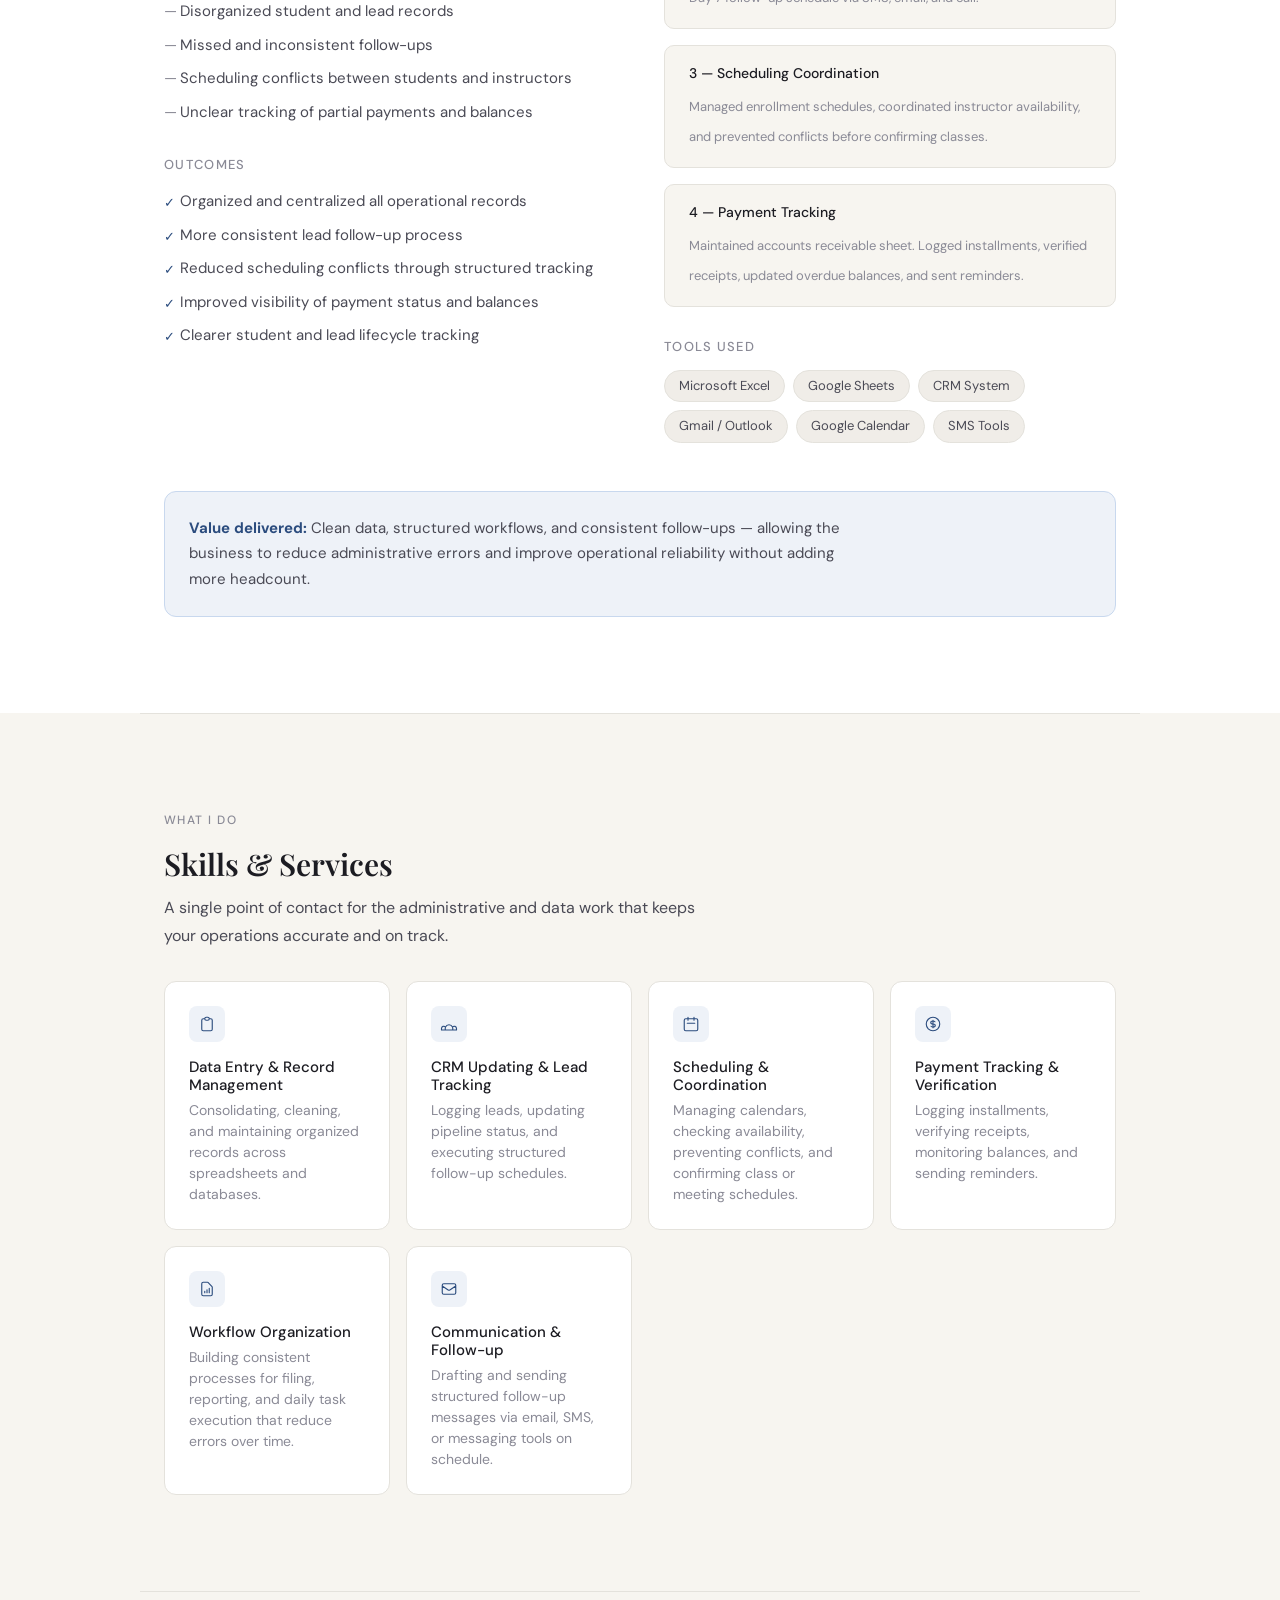
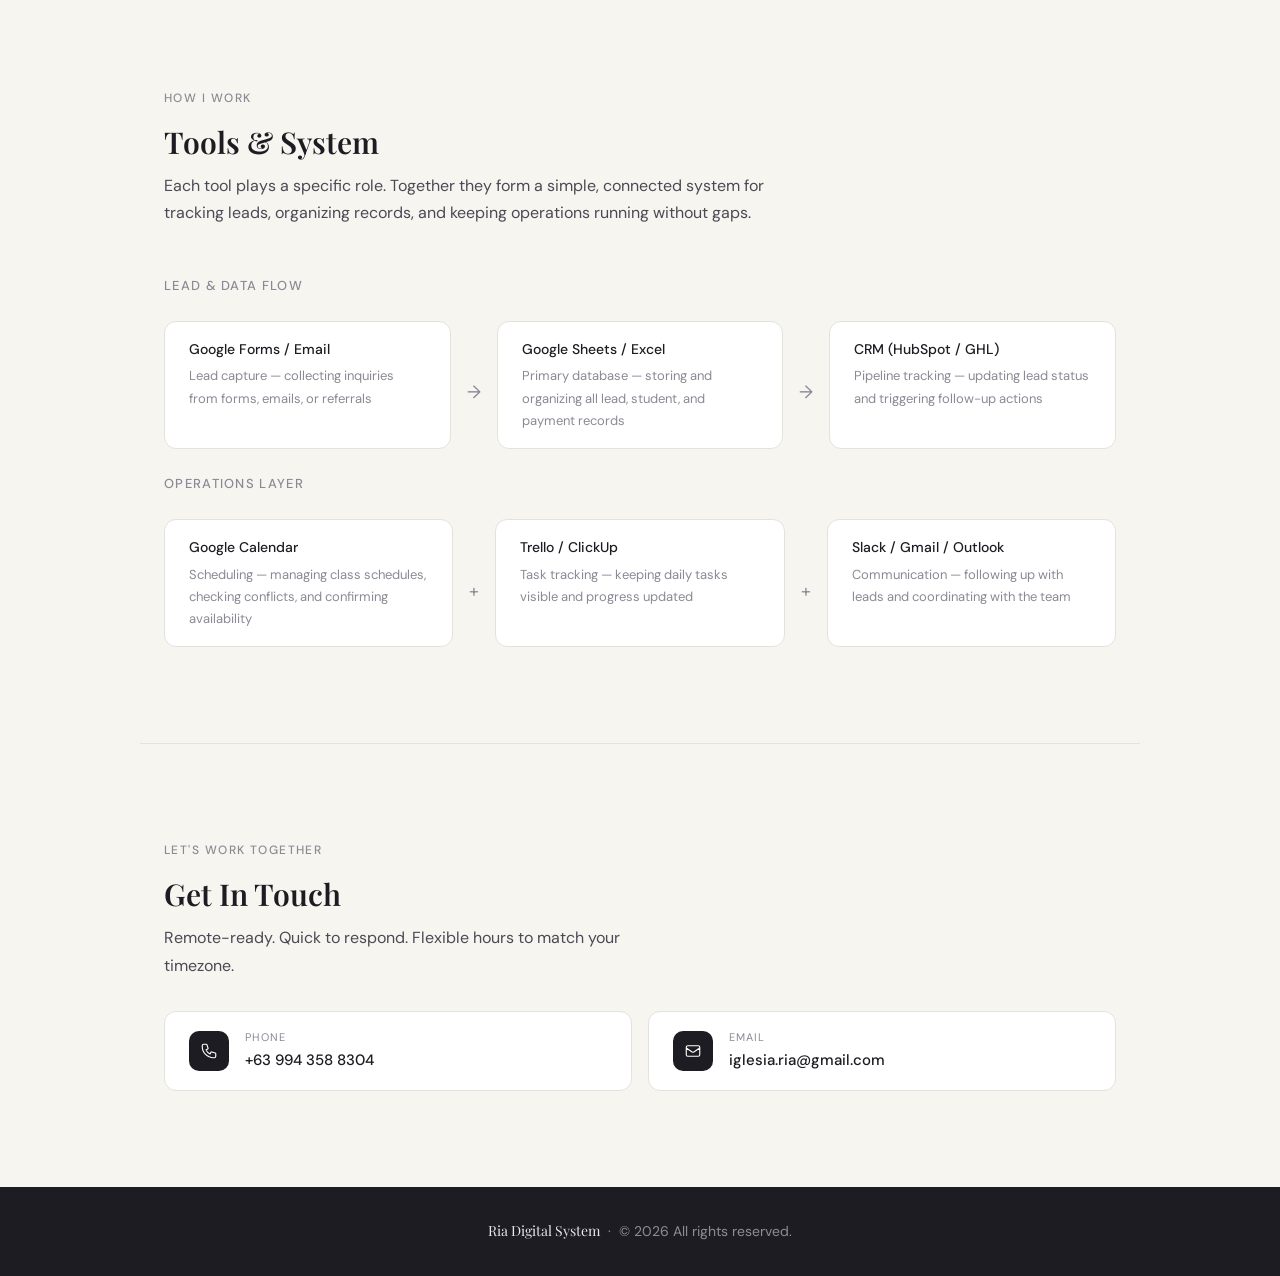
==== commit 97ef205e: "Add files via upload" ====
--- a/index.html
+++ b/index.html
@@ -4,560 +4,12 @@
   <meta charset="UTF-8">
   <meta name="viewport" content="width=device-width, initial-scale=1.0">
   <title>Maria Amor Iglesia | General Virtual Assistant</title>
+
   <link rel="preconnect" href="https://fonts.googleapis.com">
   <link rel="preconnect" href="https://fonts.gstatic.com" crossorigin>
   <link href="https://fonts.googleapis.com/css2?family=Playfair+Display:ital,wght@0,400;0,600;1,400&family=DM+Sans:wght@300;400;500&display=swap" rel="stylesheet">
-
-  <style>
-    *, *::before, *::after { box-sizing: border-box; margin: 0; padding: 0; }
-
-    :root {
-      --cream: #F7F5F0;
-      --white: #FFFFFF;
-      --ink: #1C1C22;
-      --ink-mid: #4A4A55;
-      --ink-soft: #8A8A96;
-      --rule: #E4E2DC;
-      --accent: #2B4C7E;
-      --accent-light: #EEF2F8;
-      --tag-bg: #F0EDE8;
-
-      --font-display: 'Playfair Display', Georgia, serif;
-      --font-body: 'DM Sans', system-ui, sans-serif;
-
-      --space-4: 4px;
-      --space-8: 8px;
-      --space-16: 16px;
-      --space-24: 24px;
-      --space-32: 32px;
-      --space-48: 48px;
-      --space-64: 64px;
-      --space-96: 96px;
-    }
-
-    html { scroll-behavior: smooth; }
-
-    body {
-      font-family: var(--font-body);
-      background: var(--cream);
-      color: var(--ink);
-      font-size: 18px;
-      line-height: 1.7;
-      -webkit-font-smoothing: antialiased;
-    }
-
-    /* ── NAV ── */
-    nav {
-      position: fixed;
-      top: 0; left: 0; right: 0;
-      z-index: 100;
-      background: rgba(247,245,240,0.96);
-      backdrop-filter: blur(8px);
-      border-bottom: 1px solid var(--rule);
-    }
-    .nav-inner {
-      max-width: 1000px;
-      margin: 0 auto;
-      padding: 0 var(--space-24);
-      height: 60px;
-      display: flex;
-      align-items: center;
-      justify-content: space-between;
-    }
-    .nav-logo {
-      font-family: var(--font-display);
-      font-size: 17px;
-      color: var(--ink);
-      text-decoration: none;
-      letter-spacing: 0.01em;
-    }
-    .nav-links {
-      display: flex;
-      gap: var(--space-32);
-      list-style: none;
-    }
-    .nav-links a {
-      font-size: 14px;
-      font-weight: 500;
-      color: var(--ink-mid);
-      text-decoration: none;
-      letter-spacing: 0.02em;
-      transition: color 0.2s;
-    }
-    .nav-links a:hover { color: var(--ink); }
-    .nav-cta {
-      font-size: 14px;
-      font-weight: 500;
-      color: var(--white) !important;
-      background: var(--ink);
-      padding: 8px 20px;
-      border-radius: 100px;
-      transition: background 0.2s !important;
-    }
-    .nav-cta:hover { background: var(--accent) !important; }
-    .nav-mobile-btn {
-      display: none;
-      background: none;
-      border: none;
-      cursor: pointer;
-      padding: var(--space-8);
-    }
-    #mobile-menu {
-      display: none;
-      padding: var(--space-16) var(--space-24) var(--space-24);
-      border-top: 1px solid var(--rule);
-      flex-direction: column;
-      gap: var(--space-16);
-    }
-    #mobile-menu a {
-      font-size: 15px;
-      font-weight: 500;
-      color: var(--ink-mid);
-      text-decoration: none;
-    }
-    @media (max-width: 680px) {
-      .nav-links { display: none; }
-      .nav-mobile-btn { display: block; }
-      #mobile-menu.open { display: flex; }
-    }
-
-    /* ── LAYOUT ── */
-    .section {
-      max-width: 1000px;
-      margin: 0 auto;
-      padding: var(--space-96) var(--space-24);
-    }
-    .section + .section { padding-top: 0; }
-
-    .divider {
-      border: none;
-      border-top: 1px solid var(--rule);
-      max-width: 1000px;
-      margin: 0 auto;
-    }
-
-    /* ── TYPOGRAPHY ── */
-    .eyebrow {
-      font-size: 12px;
-      font-weight: 500;
-      letter-spacing: 0.12em;
-      text-transform: uppercase;
-      color: var(--ink-soft);
-      margin-bottom: var(--space-16);
-    }
-    h1, h2, h3 { font-family: var(--font-display); line-height: 1.2; }
-    h1 { font-size: clamp(36px, 5vw, 52px); font-weight: 600; color: var(--ink); }
-    h2 { font-size: 30px; font-weight: 600; color: var(--ink); }
-    h3 { font-size: 20px; font-weight: 400; color: var(--ink); }
-    p { color: var(--ink-mid); }
-    a { color: var(--accent); }
-
-    /* ── TAGS ── */
-    .tag {
-      display: inline-block;
-      font-size: 13px;
-      font-weight: 400;
-      color: var(--ink-mid);
-      background: var(--tag-bg);
-      border: 1px solid var(--rule);
-      border-radius: 100px;
-      padding: 4px 14px;
-    }
-    .tag-group { display: flex; flex-wrap: wrap; gap: var(--space-8); }
-
-    /* ── HERO ── */
-    #hero {
-      padding-top: calc(var(--space-96) + 60px);
-      padding-bottom: var(--space-96);
-    }
-    .hero-grid {
-      display: grid;
-      grid-template-columns: 1fr 260px;
-      gap: var(--space-64);
-      align-items: center;
-    }
-    .hero-text h1 { margin-bottom: var(--space-16); }
-    .hero-text .lead {
-      font-size: 18px;
-      color: var(--ink-mid);
-      max-width: 480px;
-      margin-bottom: var(--space-32);
-    }
-    .hero-actions { display: flex; gap: var(--space-16); flex-wrap: wrap; }
-    .btn-primary {
-      display: inline-block;
-      background: var(--ink);
-      color: var(--white);
-      font-size: 14px;
-      font-weight: 500;
-      padding: 12px 28px;
-      border-radius: 100px;
-      text-decoration: none;
-      transition: background 0.2s;
-    }
-    .btn-primary:hover { background: var(--accent); color: var(--white); }
-    .btn-ghost {
-      display: inline-block;
-      border: 1px solid var(--rule);
-      color: var(--ink-mid);
-      font-size: 14px;
-      font-weight: 500;
-      padding: 12px 28px;
-      border-radius: 100px;
-      text-decoration: none;
-      transition: border-color 0.2s, color 0.2s;
-    }
-    .btn-ghost:hover { border-color: var(--ink-mid); color: var(--ink); }
-    .hero-photo {
-      width: 100%;
-      aspect-ratio: 1;
-      object-fit: cover;
-      border-radius: var(--space-16);
-      border: 1px solid var(--rule);
-      filter: grayscale(15%);
-    }
-    @media (max-width: 700px) {
-      .hero-grid { grid-template-columns: 1fr; }
-      .hero-photo { max-width: 180px; border-radius: 50%; }
-    }
-
-    /* ── SKILLS ── */
-    .skills-grid {
-      display: grid;
-      grid-template-columns: repeat(auto-fill, minmax(220px, 1fr));
-      gap: var(--space-16);
-      margin-top: var(--space-32);
-    }
-    .skill-card {
-      background: var(--white);
-      border: 1px solid var(--rule);
-      border-radius: 12px;
-      padding: var(--space-24);
-    }
-    .skill-icon {
-      width: 36px;
-      height: 36px;
-      background: var(--accent-light);
-      border-radius: 8px;
-      display: flex;
-      align-items: center;
-      justify-content: center;
-      margin-bottom: var(--space-16);
-    }
-    .skill-icon svg { width: 18px; height: 18px; stroke: var(--accent); fill: none; }
-    .skill-card h3 { font-size: 15px; font-weight: 500; margin-bottom: 6px; font-family: var(--font-body); }
-    .skill-card p { font-size: 14px; color: var(--ink-soft); line-height: 1.5; }
-
-    /* ── TOOLS SYSTEM ── */
-    .tools-system {
-      margin-top: var(--space-48);
-    }
-    .tools-row {
-      display: flex;
-      flex-wrap: wrap;
-      gap: var(--space-16);
-      margin-top: var(--space-24);
-    }
-    .tool-block {
-      background: var(--white);
-      border: 1px solid var(--rule);
-      border-radius: 12px;
-      padding: var(--space-16) var(--space-24);
-      flex: 1;
-      min-width: 180px;
-    }
-    .tool-block .tool-name {
-      font-size: 14px;
-      font-weight: 500;
-      color: var(--ink);
-      margin-bottom: 4px;
-    }
-    .tool-block .tool-use {
-      font-size: 13px;
-      color: var(--ink-soft);
-    }
-    .arrow-connector {
-      display: flex;
-      align-items: center;
-      color: var(--ink-soft);
-      font-size: 18px;
-      padding-top: var(--space-16);
-      flex-shrink: 0;
-    }
-
-    /* ── PORTFOLIO SAMPLES ── */
-    .samples-grid {
-      display: grid;
-      grid-template-columns: 1fr 1fr;
-      gap: var(--space-24);
-      margin-top: var(--space-32);
-    }
-    @media (max-width: 640px) {
-      .samples-grid { grid-template-columns: 1fr; }
-    }
-    .sample-card {
-      background: var(--white);
-      border: 1px solid var(--rule);
-      border-radius: 16px;
-      overflow: hidden;
-    }
-    .sample-thumb {
-      background: var(--tag-bg);
-      aspect-ratio: 16/9;
-      overflow: hidden;
-      position: relative;
-    }
-    .sample-thumb img {
-      width: 100%;
-      height: 100%;
-      object-fit: cover;
-      transition: transform 0.3s ease;
-    }
-    .sample-card:hover .sample-thumb img { transform: scale(1.03); }
-    .sample-thumb-placeholder {
-      width: 100%;
-      height: 100%;
-      display: flex;
-      align-items: center;
-      justify-content: center;
-      background: linear-gradient(135deg, #EEF2F8 0%, #E4E2DC 100%);
-    }
-    .sample-thumb-placeholder svg { width: 48px; height: 48px; stroke: var(--ink-soft); fill: none; opacity: 0.5; }
-    .sample-body { padding: var(--space-24); }
-    .sample-body h3 { font-size: 17px; font-weight: 500; margin-bottom: 8px; font-family: var(--font-body); color: var(--ink); }
-    .sample-body p { font-size: 14px; color: var(--ink-soft); margin-bottom: var(--space-16); line-height: 1.6; }
-    .sample-actions { display: flex; gap: var(--space-8); flex-wrap: wrap; }
-    .btn-sample {
-      font-size: 13px;
-      font-weight: 500;
-      color: var(--accent);
-      background: var(--accent-light);
-      border: 1px solid #C8D8EE;
-      border-radius: 100px;
-      padding: 6px 16px;
-      text-decoration: none;
-      transition: background 0.2s;
-    }
-    .btn-sample:hover { background: #DDEAF8; }
-    .btn-view-modal {
-      font-size: 13px;
-      font-weight: 500;
-      color: var(--ink-mid);
-      background: var(--tag-bg);
-      border: 1px solid var(--rule);
-      border-radius: 100px;
-      padding: 6px 16px;
-      cursor: pointer;
-      transition: background 0.2s;
-    }
-    .btn-view-modal:hover { background: #E4E2DC; }
-    .sample-disclaimer {
-      font-size: 12px;
-      color: var(--ink-soft);
-      margin-top: var(--space-8);
-      font-style: italic;
-    }
-
-    /* ── CASE STUDY ── */
-    #case-study { background: var(--white); }
-    .case-study-header {
-      margin-bottom: var(--space-48);
-    }
-    .case-meta {
-      display: flex;
-      flex-wrap: wrap;
-      gap: var(--space-24);
-      margin-top: var(--space-24);
-      padding-top: var(--space-24);
-      border-top: 1px solid var(--rule);
-    }
-    .meta-item { flex: 1; min-width: 140px; }
-    .meta-label { font-size: 11px; letter-spacing: 0.1em; text-transform: uppercase; color: var(--ink-soft); margin-bottom: 4px; }
-    .meta-value { font-size: 15px; font-weight: 500; color: var(--ink); }
-
-    .cs-body {
-      display: grid;
-      grid-template-columns: 1fr 1fr;
-      gap: var(--space-48);
-    }
-    @media (max-width: 680px) { .cs-body { grid-template-columns: 1fr; } }
-
-    .cs-section h3 {
-      font-size: 13px;
-      font-weight: 500;
-      letter-spacing: 0.1em;
-      text-transform: uppercase;
-      color: var(--ink-soft);
-      margin-bottom: var(--space-16);
-      font-family: var(--font-body);
-    }
-    .cs-section p { font-size: 15px; color: var(--ink-mid); margin-bottom: var(--space-16); }
-
-    .challenge-list, .outcome-list {
-      list-style: none;
-      display: flex;
-      flex-direction: column;
-      gap: var(--space-8);
-    }
-    .challenge-list li, .outcome-list li {
-      font-size: 15px;
-      color: var(--ink-mid);
-      padding-left: var(--space-16);
-      position: relative;
-    }
-    .challenge-list li::before {
-      content: '—';
-      position: absolute;
-      left: 0;
-      color: var(--ink-soft);
-    }
-    .outcome-list li::before {
-      content: '✓';
-      position: absolute;
-      left: 0;
-      color: var(--accent);
-      font-size: 13px;
-      top: 3px;
-    }
-
-    .workflow-steps {
-      display: flex;
-      flex-direction: column;
-      gap: var(--space-16);
-      margin-top: var(--space-8);
-    }
-    .workflow-step {
-      background: var(--cream);
-      border: 1px solid var(--rule);
-      border-radius: 10px;
-      padding: var(--space-16) var(--space-24);
-    }
-    .workflow-step strong {
-      display: block;
-      font-size: 14px;
-      font-weight: 500;
-      color: var(--ink);
-      margin-bottom: 4px;
-    }
-    .workflow-step span {
-      font-size: 13px;
-      color: var(--ink-soft);
-    }
-
-    /* ── CONTACT ── */
-    .contact-row {
-      display: flex;
-      flex-wrap: wrap;
-      gap: var(--space-16);
-      margin-top: var(--space-32);
-    }
-    .contact-item {
-      display: flex;
-      align-items: center;
-      gap: var(--space-16);
-      background: var(--white);
-      border: 1px solid var(--rule);
-      border-radius: 12px;
-      padding: var(--space-16) var(--space-24);
-      text-decoration: none;
-      transition: border-color 0.2s;
-      flex: 1;
-      min-width: 220px;
-    }
-    .contact-item:hover { border-color: var(--accent); }
-    .contact-icon {
-      width: 40px;
-      height: 40px;
-      background: var(--ink);
-      border-radius: 10px;
-      display: flex;
-      align-items: center;
-      justify-content: center;
-      flex-shrink: 0;
-    }
-    .contact-icon svg { width: 18px; height: 18px; stroke: white; fill: none; }
-    .contact-label { font-size: 11px; text-transform: uppercase; letter-spacing: 0.08em; color: var(--ink-soft); margin-bottom: 2px; }
-    .contact-value { font-size: 15px; font-weight: 500; color: var(--ink); }
-
-    /* ── MODAL ── */
-    .modal-overlay {
-      display: none;
-      position: fixed;
-      inset: 0;
-      background: rgba(0,0,0,0.75);
-      z-index: 200;
-      align-items: center;
-      justify-content: center;
-      padding: var(--space-24);
-    }
-    .modal-overlay.open { display: flex; }
-    .modal-box {
-      position: relative;
-      max-width: 900px;
-      width: 100%;
-    }
-    .modal-close {
-      position: absolute;
-      top: -40px;
-      right: 0;
-      background: white;
-      border: none;
-      width: 32px;
-      height: 32px;
-      border-radius: 50%;
-      cursor: pointer;
-      font-size: 16px;
-      display: flex;
-      align-items: center;
-      justify-content: center;
-    }
-    .modal-img {
-      width: 100%;
-      max-height: 80vh;
-      object-fit: contain;
-      border-radius: 12px;
-    }
-    .modal-nav {
-      position: absolute;
-      top: 50%;
-      transform: translateY(-50%);
-      background: white;
-      border: none;
-      width: 40px;
-      height: 40px;
-      border-radius: 50%;
-      cursor: pointer;
-      font-size: 20px;
-      display: flex;
-      align-items: center;
-      justify-content: center;
-      box-shadow: 0 4px 12px rgba(0,0,0,0.2);
-    }
-    .modal-prev { left: -20px; }
-    .modal-next { right: -20px; }
-
-    /* ── FOOTER ── */
-    footer {
-      background: var(--ink);
-      color: rgba(255,255,255,0.5);
-      text-align: center;
-      padding: var(--space-32) var(--space-24);
-      font-size: 14px;
-    }
-    footer span { color: rgba(255,255,255,0.9); font-family: var(--font-display); }
-
-    /* ── SCROLL REVEAL ── */
-    .reveal {
-      opacity: 0;
-      transform: translateY(16px);
-      transition: opacity 0.45s ease, transform 0.45s ease;
-    }
-    .reveal.visible { opacity: 1; transform: none; }
-
-    @media (prefers-reduced-motion: reduce) {
-      .reveal { transition: none; opacity: 1; transform: none; }
-    }
-  </style>
+  <link rel="stylesheet" href="style.css">
+  
 </head>
 
 <body>
@@ -596,138 +48,22 @@
         <p class="eyebrow">General Virtual Assistant</p>
         <h1>Maria Amor<br>Iglesia</h1>
         <p class="lead" style="margin-top: 16px;">
-          I keep operations running cleanly — organizing records, tracking leads, coordinating schedules, and maintaining the data systems that businesses rely on daily.
+          I keep operations running cleanly, organizing records, tracking leads, coordinating schedules, and maintaining the data systems that businesses rely on daily.
         </p>
         <div class="hero-actions">
           <a href="#contact" class="btn-primary">Get In Touch</a>
           <a href="#work" class="btn-ghost">View Work Samples</a>
         </div>
       </div>
-      <div class="reveal" style="transition-delay:0.1s">
-        <img
-          src="./images/me.png"
-          alt="Maria Amor Iglesia"
-          class="hero-photo"
-          onerror="this.style.display='none'"
-        >
-      </div>
-    </div>
-  </div>
-</section>
-
-<hr class="divider">
-
-<!-- SKILLS -->
-<section id="skills">
-  <div class="section reveal">
-    <p class="eyebrow">What I Do</p>
-    <h2>Skills & Services</h2>
-    <p style="margin-top: 12px; max-width: 560px; font-size: 16px;">
-      A single point of contact for the administrative and data work that keeps your operations accurate and on track.
-    </p>
-
-    <div class="skills-grid">
-      <div class="skill-card">
-        <div class="skill-icon">
-          <svg viewBox="0 0 24 24" stroke-width="1.5"><path d="M9 5H7a2 2 0 00-2 2v12a2 2 0 002 2h10a2 2 0 002-2V7a2 2 0 00-2-2h-2M9 5a2 2 0 002 2h2a2 2 0 002-2M9 5a2 2 0 012-2h2a2 2 0 012 2" stroke-linecap="round" stroke-linejoin="round"/></svg>
-        </div>
-        <h3>Data Entry & Record Management</h3>
-        <p>Consolidating, cleaning, and maintaining organized records across spreadsheets and databases.</p>
-      </div>
-
-      <div class="skill-card">
-        <div class="skill-icon">
-          <svg viewBox="0 0 24 24" stroke-width="1.5"><path d="M17 20h5v-2a3 3 0 00-5.356-1.857M17 20H7m10 0v-2c0-.656-.126-1.283-.356-1.857M7 20H2v-2a3 3 0 015.356-1.857M7 20v-2c0-.656.126-1.283.356-1.857m0 0a5.002 5.002 0 019.288 0" stroke-linecap="round" stroke-linejoin="round"/></svg>
-        </div>
-        <h3>CRM Updating & Lead Tracking</h3>
-        <p>Logging leads, updating pipeline status, and executing structured follow-up schedules.</p>
-      </div>
-
-      <div class="skill-card">
-        <div class="skill-icon">
-          <svg viewBox="0 0 24 24" stroke-width="1.5"><path d="M8 7V3m8 4V3m-9 8h10M5 21h14a2 2 0 002-2V7a2 2 0 00-2-2H5a2 2 0 00-2 2v12a2 2 0 002 2z" stroke-linecap="round" stroke-linejoin="round"/></svg>
-        </div>
-        <h3>Scheduling & Coordination</h3>
-        <p>Managing calendars, checking availability, preventing conflicts, and confirming class or meeting schedules.</p>
-      </div>
-
-      <div class="skill-card">
-        <div class="skill-icon">
-          <svg viewBox="0 0 24 24" stroke-width="1.5"><path d="M12 8c-1.657 0-3 .895-3 2s1.343 2 3 2 3 .895 3 2-1.343 2-3 2m0-8c1.11 0 2.08.402 2.599 1M12 8V7m0 1v8m0 0v1m0-1c-1.11 0-2.08-.402-2.599-1M21 12a9 9 0 11-18 0 9 9 0 0118 0z" stroke-linecap="round" stroke-linejoin="round"/></svg>
-        </div>
-        <h3>Payment Tracking & Verification</h3>
-        <p>Logging installments, verifying receipts, monitoring balances, and sending reminders.</p>
-      </div>
-
-      <div class="skill-card">
-        <div class="skill-icon">
-          <svg viewBox="0 0 24 24" stroke-width="1.5"><path d="M9 17v-2m3 2v-4m3 4v-6m2 10H7a2 2 0 01-2-2V5a2 2 0 012-2h5.586a1 1 0 01.707.293l5.414 5.414a1 1 0 01.293.707V19a2 2 0 01-2 2z" stroke-linecap="round" stroke-linejoin="round"/></svg>
-        </div>
-        <h3>Workflow Organization</h3>
-        <p>Building consistent processes for filing, reporting, and daily task execution that reduce errors over time.</p>
-      </div>
-
-      <div class="skill-card">
-        <div class="skill-icon">
-          <svg viewBox="0 0 24 24" stroke-width="1.5"><path d="M3 8l7.89 5.26a2 2 0 002.22 0L21 8M5 19h14a2 2 0 002-2V7a2 2 0 00-2-2H5a2 2 0 00-2 2v10a2 2 0 002 2z" stroke-linecap="round" stroke-linejoin="round"/></svg>
-        </div>
-        <h3>Communication & Follow-up</h3>
-        <p>Drafting and sending structured follow-up messages via email, SMS, or messaging tools on schedule.</p>
-      </div>
-    </div>
-  </div>
-</section>
-
-<hr class="divider">
-
-<!-- TOOLS -->
-<section id="tools">
-  <div class="section reveal">
-    <p class="eyebrow">How I Work</p>
-    <h2>Tools & System</h2>
-    <p style="margin-top: 12px; max-width: 600px; font-size: 16px;">
-      Each tool plays a specific role. Together they form a simple, connected system for tracking leads, organizing records, and keeping operations running without gaps.
-    </p>
-
-    <div class="tools-system">
-      <!-- Row 1: Lead comes in -->
-      <p style="font-size: 13px; font-weight: 500; text-transform: uppercase; letter-spacing: 0.1em; color: var(--ink-soft); margin-bottom: 12px;">Lead & Data Flow</p>
-      <div class="tools-row">
-        <div class="tool-block">
-          <div class="tool-name">Google Forms / Email</div>
-          <div class="tool-use">Lead capture — collecting inquiries from forms, emails, or referrals</div>
-        </div>
-        <div class="arrow-connector">→</div>
-        <div class="tool-block">
-          <div class="tool-name">Google Sheets / Excel</div>
-          <div class="tool-use">Primary database — storing and organizing all lead, student, and payment records</div>
-        </div>
-        <div class="arrow-connector">→</div>
-        <div class="tool-block">
-          <div class="tool-name">CRM (HubSpot / GHL)</div>
-          <div class="tool-use">Pipeline tracking — updating lead status and triggering follow-up actions</div>
-        </div>
-      </div>
-
-      <!-- Row 2: Ops layer -->
-      <p style="font-size: 13px; font-weight: 500; text-transform: uppercase; letter-spacing: 0.1em; color: var(--ink-soft); margin: 24px 0 12px;">Operations Layer</p>
-      <div class="tools-row">
-        <div class="tool-block">
-          <div class="tool-name">Google Calendar</div>
-          <div class="tool-use">Scheduling — managing class schedules, checking conflicts, and confirming availability</div>
-        </div>
-        <div class="arrow-connector">+</div>
-        <div class="tool-block">
-          <div class="tool-name">Trello / ClickUp</div>
-          <div class="tool-use">Task tracking — keeping daily tasks visible and progress updated</div>
-        </div>
-        <div class="arrow-connector">+</div>
-        <div class="tool-block">
-          <div class="tool-name">Slack / Gmail / Outlook</div>
-          <div class="tool-use">Communication — following up with leads and coordinating with the team</div>
-        </div>
-      </div>
-    </div>
+      <div class="reveal hero-image-container" style="transition-delay:0.1s">
+          <img
+            src="./images/7.png"
+            alt="Maria Amor Iglesia"
+            class="hero-photo"
+            onerror="this.style.display='none'"
+          >
+      
+      </div>
   </div>
 </section>
 
@@ -748,10 +84,16 @@
       <div class="sample-card">
         <div class="sample-thumb">
           <div class="sample-thumb-placeholder">
-             <img src="./images/cmrstyle.png" alt="CRM and Lead Tracker" onerror="this.parentElement.innerHTML='<div class=\'sample-thumb-placeholder\'><svg viewBox=\'0 0 24 24\' stroke-width=\'1.5\' style=\'width:48px;height:48px;stroke:#8A8A96;fill:none;opacity:.5\'><path d=\'M8 7V3m8 4V3m-9 8h10M5 21h14a2 2 0 002-2V7a2 2 0 00-2-2H5a2 2 0 00-2 2v12a2 2 0 002 2z\' stroke-linecap=\'round\' stroke-linejoin=\'round\'/></svg></div>'">
-            <svg viewBox="0 0 24 24" stroke-width="1.5"><path d="M3 10h18M3 14h18M10 3v18M14 3v18M5 3h14a2 2 0 012 2v14a2 2 0 01-2 2H5a2 2 0 01-2-2V5a2 2 0 012-2z" stroke-linecap="round" stroke-linejoin="round"/></svg>
-          </div>
-        </div>
+            <a
+              href="https://docs.google.com/spreadsheets/d/e/2PACX-1vTQIwKZbvER4rsTfgjWkgzekah_LbdbKnxjmAlVFaMa--9vBZa-XM9jXlldMZyA2w/pubhtml"
+              target="_blank"
+              rel="noopener noreferrer"
+            >
+              <img src="./images/cmrstyle.png" alt="CRM and Lead Tracker">
+            </a>
+          </div>
+        </div>
+        
         <div class="sample-body">
           <h3>CRM & Lead Tracker — Google Sheets</h3>
           <p>A structured tracking sheet with lead status pipeline, follow-up schedule, course interest, and payment columns — built to reduce missed leads and keep operations organized.</p>
@@ -765,7 +107,7 @@
               href="https://docs.google.com/spreadsheets/d/e/2PACX-1vTQIwKZbvER4rsTfgjWkgzekah_LbdbKnxjmAlVFaMa--9vBZa-XM9jXlldMZyA2w/pubhtml"
               target="_blank"
               class="btn-sample"
-            >View Google Sheet ↗</a>
+            > View Google Sheet </a>
           </div>
           <p class="sample-disclaimer">*Sample data only. No real client information included.*</p>
         </div>
@@ -774,7 +116,7 @@
       <!-- Data Entry Sample -->
       <div class="sample-card">
         <div class="sample-thumb" style="cursor:pointer;" onclick="openDataEntryModal(0)">
-          <img src="./images/data entry.png" alt="Data Entry & Business Documents Sample" onerror="this.parentElement.innerHTML='<div class=\'sample-thumb-placeholder\'><svg viewBox=\'0 0 24 24\' stroke-width=\'1.5\' style=\'width:48px;height:48px;stroke:#8A8A96;fill:none;opacity:.5\'><path d=\'M9 12h6m-6 4h6m2 5H7a2 2 0 01-2-2V5a2 2 0 012-2h5.586a1 1 0 01.707.293l5.414 5.414a1 1 0 01.293.707V19a2 2 0 01-2 2z\' stroke-linecap=\'round\' stroke-linejoin=\'round\'/></svg></div>'">
+          <img src="./images/dataentry.png" alt="Data Entry & Business Documents Sample" onerror="this.parentElement.innerHTML='<div class=\'sample-thumb-placeholder\'><svg viewBox=\'0 0 24 24\' stroke-width=\'1.5\' style=\'width:48px;height:48px;stroke:#8A8A96;fill:none;opacity:.5\'><path d=\'M9 12h6m-6 4h6m2 5H7a2 2 0 01-2-2V5a2 2 0 012-2h5.586a1 1 0 01.707.293l5.414 5.414a1 1 0 01.293.707V19a2 2 0 01-2 2z\' stroke-linecap=\'round\' stroke-linejoin=\'round\'/></svg></div>'">
         </div>
         <div class="sample-body">
           <h3>Data Entry — Business Documents & Transactions</h3>
@@ -796,7 +138,7 @@
       <!-- Email Management Sample -->
       <div class="sample-card">
         <div class="sample-thumb" style="cursor:pointer;" onclick="openEmailModal(0)">
-          <img src="./images/email .png" alt="Email Management Sample" onerror="this.parentElement.innerHTML='<div class=\'sample-thumb-placeholder\'><svg viewBox=\'0 0 24 24\' stroke-width=\'1.5\' style=\'width:48px;height:48px;stroke:#8A8A96;fill:none;opacity:.5\'><path d=\'M3 8l7.89 5.26a2 2 0 002.22 0L21 8M5 19h14a2 2 0 002-2V7a2 2 0 00-2-2H5a2 2 0 00-2 2v10a2 2 0 002 2z\' stroke-linecap=\'round\' stroke-linejoin=\'round\'/></svg></div>'">
+          <img src="./images/email1.png" alt="Email Management Sample" onerror="this.parentElement.innerHTML='<div class=\'sample-thumb-placeholder\'><svg viewBox=\'0 0 24 24\' stroke-width=\'1.5\' style=\'width:48px;height:48px;stroke:#8A8A96;fill:none;opacity:.5\'><path d=\'M3 8l7.89 5.26a2 2 0 002.22 0L21 8M5 19h14a2 2 0 002-2V7a2 2 0 00-2-2H5a2 2 0 00-2 2v10a2 2 0 002 2z\' stroke-linecap=\'round\' stroke-linejoin=\'round\'/></svg></div>'">
         </div>
         <div class="sample-body">
           <h3>Email Management — Inbox Organization & Response System</h3>
@@ -946,6 +288,122 @@
 
 <hr class="divider">
 
+<!-- SKILLS -->
+<section id="skills">
+  <div class="section reveal">
+    <p class="eyebrow">What I Do</p>
+    <h2>Skills & Services</h2>
+    <p style="margin-top: 12px; max-width: 560px; font-size: 16px;">
+      A single point of contact for the administrative and data work that keeps your operations accurate and on track.
+    </p>
+
+    <div class="skills-grid">
+      <div class="skill-card">
+        <div class="skill-icon">
+          <svg viewBox="0 0 24 24" stroke-width="1.5"><path d="M9 5H7a2 2 0 00-2 2v12a2 2 0 002 2h10a2 2 0 002-2V7a2 2 0 00-2-2h-2M9 5a2 2 0 002 2h2a2 2 0 002-2M9 5a2 2 0 012-2h2a2 2 0 012 2" stroke-linecap="round" stroke-linejoin="round"/></svg>
+        </div>
+        <h3>Data Entry & Record Management</h3>
+        <p>Consolidating, cleaning, and maintaining organized records across spreadsheets and databases.</p>
+      </div>
+
+      <div class="skill-card">
+        <div class="skill-icon">
+          <svg viewBox="0 0 24 24" stroke-width="1.5"><path d="M17 20h5v-2a3 3 0 00-5.356-1.857M17 20H7m10 0v-2c0-.656-.126-1.283-.356-1.857M7 20H2v-2a3 3 0 015.356-1.857M7 20v-2c0-.656.126-1.283.356-1.857m0 0a5.002 5.002 0 019.288 0" stroke-linecap="round" stroke-linejoin="round"/></svg>
+        </div>
+        <h3>CRM Updating & Lead Tracking</h3>
+        <p>Logging leads, updating pipeline status, and executing structured follow-up schedules.</p>
+      </div>
+
+      <div class="skill-card">
+        <div class="skill-icon">
+          <svg viewBox="0 0 24 24" stroke-width="1.5"><path d="M8 7V3m8 4V3m-9 8h10M5 21h14a2 2 0 002-2V7a2 2 0 00-2-2H5a2 2 0 00-2 2v12a2 2 0 002 2z" stroke-linecap="round" stroke-linejoin="round"/></svg>
+        </div>
+        <h3>Scheduling & Coordination</h3>
+        <p>Managing calendars, checking availability, preventing conflicts, and confirming class or meeting schedules.</p>
+      </div>
+
+      <div class="skill-card">
+        <div class="skill-icon">
+          <svg viewBox="0 0 24 24" stroke-width="1.5"><path d="M12 8c-1.657 0-3 .895-3 2s1.343 2 3 2 3 .895 3 2-1.343 2-3 2m0-8c1.11 0 2.08.402 2.599 1M12 8V7m0 1v8m0 0v1m0-1c-1.11 0-2.08-.402-2.599-1M21 12a9 9 0 11-18 0 9 9 0 0118 0z" stroke-linecap="round" stroke-linejoin="round"/></svg>
+        </div>
+        <h3>Payment Tracking & Verification</h3>
+        <p>Logging installments, verifying receipts, monitoring balances, and sending reminders.</p>
+      </div>
+
+      <div class="skill-card">
+        <div class="skill-icon">
+          <svg viewBox="0 0 24 24" stroke-width="1.5"><path d="M9 17v-2m3 2v-4m3 4v-6m2 10H7a2 2 0 01-2-2V5a2 2 0 012-2h5.586a1 1 0 01.707.293l5.414 5.414a1 1 0 01.293.707V19a2 2 0 01-2 2z" stroke-linecap="round" stroke-linejoin="round"/></svg>
+        </div>
+        <h3>Workflow Organization</h3>
+        <p>Building consistent processes for filing, reporting, and daily task execution that reduce errors over time.</p>
+      </div>
+
+      <div class="skill-card">
+        <div class="skill-icon">
+          <svg viewBox="0 0 24 24" stroke-width="1.5"><path d="M3 8l7.89 5.26a2 2 0 002.22 0L21 8M5 19h14a2 2 0 002-2V7a2 2 0 00-2-2H5a2 2 0 00-2 2v10a2 2 0 002 2z" stroke-linecap="round" stroke-linejoin="round"/></svg>
+        </div>
+        <h3>Communication & Follow-up</h3>
+        <p>Drafting and sending structured follow-up messages via email, SMS, or messaging tools on schedule.</p>
+      </div>
+    </div>
+  </div>
+</section>
+
+<hr class="divider">
+
+<!-- TOOLS -->
+<section id="tools">
+  <div class="section reveal">
+    <p class="eyebrow">How I Work</p>
+    <h2>Tools & System</h2>
+    <p style="margin-top: 12px; max-width: 600px; font-size: 16px;">
+      Each tool plays a specific role. Together they form a simple, connected system for tracking leads, organizing records, and keeping operations running without gaps.
+    </p>
+
+    <div class="tools-system">
+      <!-- Row 1: Lead comes in -->
+      <p style="font-size: 13px; font-weight: 500; text-transform: uppercase; letter-spacing: 0.1em; color: var(--ink-soft); margin-bottom: 12px;">Lead & Data Flow</p>
+      <div class="tools-row">
+        <div class="tool-block">
+          <div class="tool-name">Google Forms / Email</div>
+          <div class="tool-use">Lead capture — collecting inquiries from forms, emails, or referrals</div>
+        </div>
+        <div class="arrow-connector">→</div>
+        <div class="tool-block">
+          <div class="tool-name">Google Sheets / Excel</div>
+          <div class="tool-use">Primary database — storing and organizing all lead, student, and payment records</div>
+        </div>
+        <div class="arrow-connector">→</div>
+        <div class="tool-block">
+          <div class="tool-name">CRM (HubSpot / GHL)</div>
+          <div class="tool-use">Pipeline tracking — updating lead status and triggering follow-up actions</div>
+        </div>
+      </div>
+
+      <!-- Row 2: Ops layer -->
+      <p style="font-size: 13px; font-weight: 500; text-transform: uppercase; letter-spacing: 0.1em; color: var(--ink-soft); margin: 24px 0 12px;">Operations Layer</p>
+      <div class="tools-row">
+        <div class="tool-block">
+          <div class="tool-name">Google Calendar</div>
+          <div class="tool-use">Scheduling — managing class schedules, checking conflicts, and confirming availability</div>
+        </div>
+        <div class="arrow-connector">+</div>
+        <div class="tool-block">
+          <div class="tool-name">Trello / ClickUp</div>
+          <div class="tool-use">Task tracking — keeping daily tasks visible and progress updated</div>
+        </div>
+        <div class="arrow-connector">+</div>
+        <div class="tool-block">
+          <div class="tool-name">Slack / Gmail / Outlook</div>
+          <div class="tool-use">Communication — following up with leads and coordinating with the team</div>
+        </div>
+      </div>
+    </div>
+  </div>
+</section>
+
+<hr class="divider">
+
 <!-- CONTACT -->
 <section id="contact">
   <div class="section reveal">
@@ -1012,77 +470,7 @@
   </div>
 </div>
 
-<script>
-  // Mobile nav
-  document.getElementById('mobile-menu-btn').addEventListener('click', () => {
-    document.getElementById('mobile-menu').classList.toggle('open');
-  });
-  document.querySelectorAll('#mobile-menu a').forEach(a => {
-    a.addEventListener('click', () => document.getElementById('mobile-menu').classList.remove('open'));
-  });
-
-  // Scroll reveal
-  const observer = new IntersectionObserver((entries) => {
-    entries.forEach(e => {
-      if (e.isIntersecting) { e.target.classList.add('visible'); observer.unobserve(e.target); }
-    });
-  }, { threshold: 0.1, rootMargin: '0px 0px -40px 0px' });
-  document.querySelectorAll('.reveal').forEach(el => observer.observe(el));
-
-  // Data Entry Modal
-  const dataEntryImages = [
-    './images/data-entry-1.png',
-    './images/data-entry-2.png',
-    './images/data-entry-3.png'
-  ];
-  let dei = 0;
-  function openDataEntryModal(i) {
-    dei = i;
-    document.getElementById('dataEntryModalImg').src = dataEntryImages[dei];
-    document.getElementById('dataEntryModal').classList.add('open');
-  }
-  function closeDataEntryModal() { document.getElementById('dataEntryModal').classList.remove('open'); }
-  function nextDataEntryImg() { dei = (dei + 1) % dataEntryImages.length; document.getElementById('dataEntryModalImg').src = dataEntryImages[dei]; }
-  function prevDataEntryImg() { dei = (dei - 1 + dataEntryImages.length) % dataEntryImages.length; document.getElementById('dataEntryModalImg').src = dataEntryImages[dei]; }
-  document.getElementById('dataEntryModal').addEventListener('click', function(e) {
-    if (e.target === this) closeDataEntryModal();
-  });
-
-  // Email Modal
-  const emailImages = [
-    './images/email-management-1.png',
-    './images/email-management-2.png',
-    './images/email-management-3.png'
-  ];
-  let emi = 0;
-  function openEmailModal(i) {
-    emi = i;
-    document.getElementById('emailModalImg').src = emailImages[emi];
-    document.getElementById('emailModal').classList.add('open');
-  }
-  function closeEmailModal() { document.getElementById('emailModal').classList.remove('open'); }
-  function nextEmailImg() { emi = (emi + 1) % emailImages.length; document.getElementById('emailModalImg').src = emailImages[emi]; }
-  function prevEmailImg() { emi = (emi - 1 + emailImages.length) % emailImages.length; document.getElementById('emailModalImg').src = emailImages[emi]; }
-  document.getElementById('emailModal').addEventListener('click', function(e) {
-    if (e.target === this) closeEmailModal();
-  });
-
-  // Calendar Modal
-  const calImages = ['./images/calendar.png', './images/calendar2.png', './images/calendar3.png'];
-  let ci = 0;
-  function openModal(i) {
-    ci = i;
-    document.getElementById('modalImg').src = calImages[ci];
-    document.getElementById('calModal').classList.add('open');
-  }
-  function closeModal() { document.getElementById('calModal').classList.remove('open'); }
-  function nextImg() { ci = (ci + 1) % calImages.length; document.getElementById('modalImg').src = calImages[ci]; }
-  function prevImg() { ci = (ci - 1 + calImages.length) % calImages.length; document.getElementById('modalImg').src = calImages[ci]; }
-  document.getElementById('calModal').addEventListener('click', function(e) {
-    if (e.target === this) closeModal();
-  });
-  document.addEventListener('keydown', e => { if (e.key === 'Escape') { closeModal(); closeDataEntryModal(); closeEmailModal(); } });
-</script>
-
+
+<script src="script.js"></script>
 </body>
 </html>
--- a/style.css
+++ b/style.css
@@ -0,0 +1,594 @@
+  *, *::before, *::after { box-sizing: border-box; margin: 0; padding: 0; }
+
+    :root {
+      --cream: #F7F5F0;
+      --white: #FFFFFF;
+      --ink: #1C1C22;
+      --ink-mid: #4A4A55;
+      --ink-soft: #8A8A96;
+      --rule: #E4E2DC;
+      --accent: #2B4C7E;
+      --accent-light: #EEF2F8;
+      --tag-bg: #F0EDE8;
+
+      --font-display: 'Playfair Display', Georgia, serif;
+      --font-body: 'DM Sans', system-ui, sans-serif;
+
+      --space-4: 4px;
+      --space-8: 8px;
+      --space-16: 16px;
+      --space-24: 24px;
+      --space-32: 32px;
+      --space-48: 48px;
+      --space-64: 64px;
+      --space-96: 96px;
+    }
+
+    html { scroll-behavior: smooth; }
+
+    body {
+      font-family: var(--font-body);
+      background: var(--cream);
+      color: var(--ink);
+      font-size: 18px;
+      line-height: 1.7;
+      -webkit-font-smoothing: antialiased;
+    }
+
+    /* ── NAV ── */
+    nav {
+      position: fixed;
+      top: 0; left: 0; right: 0;
+      z-index: 100;
+      background: rgba(247,245,240,0.96);
+      backdrop-filter: blur(8px);
+      border-bottom: 1px solid var(--rule);
+    }
+    .nav-inner {
+      max-width: 1000px;
+      margin: 0 auto;
+      padding: 0 var(--space-24);
+      height: 60px;
+      display: flex;
+      align-items: center;
+      justify-content: space-between;
+    }
+    .nav-logo {
+      font-family: var(--font-display);
+      font-size: 17px;
+      color: var(--ink);
+      text-decoration: none;
+      letter-spacing: 0.01em;
+    }
+    .nav-links {
+      display: flex;
+      gap: var(--space-32);
+      list-style: none;
+    }
+    .nav-links a {
+      font-size: 14px;
+      font-weight: 500;
+      color: var(--ink-mid);
+      text-decoration: none;
+      letter-spacing: 0.02em;
+      transition: color 0.2s;
+    }
+    .nav-links a:hover { color: var(--ink); }
+    .nav-cta {
+      font-size: 14px;
+      font-weight: 500;
+      color: var(--white) !important;
+      background: var(--ink);
+      padding: 8px 20px;
+      border-radius: 100px;
+      transition: background 0.2s !important;
+    }
+    .nav-cta:hover { background: var(--accent) !important; }
+    .nav-mobile-btn {
+      display: none;
+      background: none;
+      border: none;
+      cursor: pointer;
+      padding: var(--space-8);
+    }
+    #mobile-menu {
+      display: none;
+      padding: var(--space-16) var(--space-24) var(--space-24);
+      border-top: 1px solid var(--rule);
+      flex-direction: column;
+      gap: var(--space-16);
+    }
+    #mobile-menu a {
+      font-size: 15px;
+      font-weight: 500;
+      color: var(--ink-mid);
+      text-decoration: none;
+    }
+    @media (max-width: 680px) {
+      .nav-links { display: none; }
+      .nav-mobile-btn { display: block; }
+      #mobile-menu.open { display: flex; }
+    }
+
+    /* ── LAYOUT ── */
+    .section {
+      max-width: 1000px;
+      margin: 0 auto;
+      padding: var(--space-96) var(--space-24);
+    }
+    .section + .section { padding-top: 0; }
+
+    .divider {
+      border: none;
+      border-top: 1px solid var(--rule);
+      max-width: 1000px;
+      margin: 0 auto;
+    }
+
+    /* ── TYPOGRAPHY ── */
+    .eyebrow {
+      font-size: 12px;
+      font-weight: 500;
+      letter-spacing: 0.12em;
+      text-transform: uppercase;
+      color: var(--ink-soft);
+      margin-bottom: var(--space-16);
+    }
+    h1, h2, h3 { font-family: var(--font-display); line-height: 1.2; }
+    h1 { font-size: clamp(36px, 5vw, 52px); font-weight: 600; color: var(--ink); }
+    h2 { font-size: 30px; font-weight: 600; color: var(--ink); }
+    h3 { font-size: 20px; font-weight: 400; color: var(--ink); }
+    p { color: var(--ink-mid); }
+    a { color: var(--accent); }
+
+    /* ── TAGS ── */
+    .tag {
+      display: inline-block;
+      font-size: 13px;
+      font-weight: 400;
+      color: var(--ink-mid);
+      background: var(--tag-bg);
+      border: 1px solid var(--rule);
+      border-radius: 100px;
+      padding: 4px 14px;
+    }
+    .tag-group { display: flex; flex-wrap: wrap; gap: var(--space-8); }
+
+    /* ── HERO ── */
+    #hero {
+      padding-top: calc(var(--space-96) + 60px);
+      padding-bottom: var(--space-96);
+    }
+    .hero-grid {
+      display: grid;
+      grid-template-columns: 1fr 260px;
+      gap: var(--space-64);
+      align-items: center;
+    }
+    .hero-text h1 { margin-bottom: var(--space-16); }
+    .hero-text .lead {
+      font-size: 18px;
+      color: var(--ink-mid);
+      max-width: 480px;
+      margin-bottom: var(--space-32);
+    }
+    .hero-actions { display: flex; gap: var(--space-16); flex-wrap: wrap; }
+    .btn-primary {
+      display: inline-block;
+      background: var(--ink);
+      color: var(--white);
+      font-size: 14px;
+      font-weight: 500;
+      padding: 12px 28px;
+      border-radius: 100px;
+      text-decoration: none;
+      transition: background 0.2s;
+    }
+    .btn-primary:hover { background: var(--accent); color: var(--white); }
+    .btn-ghost {
+      display: inline-block;
+      border: 1px solid var(--rule);
+      color: var(--ink-mid);
+      font-size: 14px;
+      font-weight: 500;
+      padding: 12px 28px;
+      border-radius: 100px;
+      text-decoration: none;
+      transition: border-color 0.2s, color 0.2s;
+    }
+    .btn-ghost:hover { border-color: var(--ink-mid); color: var(--ink); }
+    .hero-photo {
+      width: 100%;
+      aspect-ratio: 1;
+      object-fit: cover;
+      border-radius: var(--space-16);
+      border: 1px solid var(--rule);
+      filter: grayscale(15%);
+    }
+    @media (max-width: 700px) {
+      .hero-grid { grid-template-columns: 1fr; }
+      .hero-photo { max-width: 180px; border-radius: 50%; }
+    }
+
+    /* ── SKILLS ── */
+    .skills-grid {
+      display: grid;
+      grid-template-columns: repeat(auto-fill, minmax(220px, 1fr));
+      gap: var(--space-16);
+      margin-top: var(--space-32);
+    }
+    .skill-card {
+      background: var(--white);
+      border: 1px solid var(--rule);
+      border-radius: 12px;
+      padding: var(--space-24);
+    }
+    .skill-icon {
+      width: 36px;
+      height: 36px;
+      background: var(--accent-light);
+      border-radius: 8px;
+      display: flex;
+      align-items: center;
+      justify-content: center;
+      margin-bottom: var(--space-16);
+    }
+    .skill-icon svg { width: 18px; height: 18px; stroke: var(--accent); fill: none; }
+    .skill-card h3 { font-size: 15px; font-weight: 500; margin-bottom: 6px; font-family: var(--font-body); }
+    .skill-card p { font-size: 14px; color: var(--ink-soft); line-height: 1.5; }
+
+    /* ── TOOLS SYSTEM ── */
+    .tools-system {
+      margin-top: var(--space-48);
+    }
+    .tools-row {
+      display: flex;
+      flex-wrap: wrap;
+      gap: var(--space-16);
+      margin-top: var(--space-24);
+    }
+    .tool-block {
+      background: var(--white);
+      border: 1px solid var(--rule);
+      border-radius: 12px;
+      padding: var(--space-16) var(--space-24);
+      flex: 1;
+      min-width: 180px;
+    }
+    .tool-block .tool-name {
+      font-size: 14px;
+      font-weight: 500;
+      color: var(--ink);
+      margin-bottom: 4px;
+    }
+    .tool-block .tool-use {
+      font-size: 13px;
+      color: var(--ink-soft);
+    }
+    .arrow-connector {
+      display: flex;
+      align-items: center;
+      color: var(--ink-soft);
+      font-size: 18px;
+      padding-top: var(--space-16);
+      flex-shrink: 0;
+    }
+
+    /* ── PORTFOLIO SAMPLES ── */
+    .samples-grid {
+      display: grid;
+      grid-template-columns: 1fr 1fr;
+      gap: var(--space-24);
+      margin-top: var(--space-32);
+    }
+    @media (max-width: 640px) {
+      .samples-grid { grid-template-columns: 1fr; }
+    }
+    .sample-card {
+      background: var(--white);
+      border: 1px solid var(--rule);
+      border-radius: 16px;
+      overflow: hidden;
+    }
+    .sample-thumb {
+      background: var(--tag-bg);
+      aspect-ratio: 16/9;
+      overflow: hidden;
+      position: relative;
+    }
+    .sample-thumb img {
+      width: 100%;
+      height: 100%;
+      object-fit: cover;
+      transition: transform 0.3s ease;
+    }
+    .sample-card:hover .sample-thumb img { transform: scale(1.03); }
+    .sample-thumb-placeholder {
+      width: 100%;
+      height: 100%;
+      display: flex;
+      align-items: center;
+      justify-content: center;
+      background: linear-gradient(135deg, #EEF2F8 0%, #E4E2DC 100%);
+    }
+    .sample-thumb-placeholder svg { width: 48px; height: 48px; stroke: var(--ink-soft); fill: none; opacity: 0.5; }
+    .sample-body { padding: var(--space-24); }
+    .sample-body h3 { font-size: 17px; font-weight: 500; margin-bottom: 8px; font-family: var(--font-body); color: var(--ink); }
+    .sample-body p { font-size: 14px; color: var(--ink-soft); margin-bottom: var(--space-16); line-height: 1.6; }
+    .sample-actions { display: flex; gap: var(--space-8); flex-wrap: wrap; }
+
+    .sample-thumb-placeholder img {
+      cursor: pointer;
+      display: block;
+      width: 100%;
+      height: auto;
+    }
+
+    .btn-sample {
+      font-size: 13px;
+      font-weight: 500;
+      color: var(--accent);
+      background: var(--accent-light);
+      border: 1px solid #C8D8EE;
+      border-radius: 100px;
+      padding: 6px 16px;
+      text-decoration: none;
+      transition: background 0.2s;
+    }
+    .btn-sample:hover { background: #DDEAF8; }
+    .btn-view-modal {
+      font-size: 13px;
+      font-weight: 500;
+      color: var(--ink-mid);
+      background: var(--tag-bg);
+      border: 1px solid var(--rule);
+      border-radius: 100px;
+      padding: 6px 16px;
+      cursor: pointer;
+      transition: background 0.2s;
+    }
+    .btn-view-modal:hover { background: #E4E2DC; }
+    .sample-disclaimer {
+      font-size: 12px;
+      color: var(--ink-soft);
+      margin-top: var(--space-8);
+      font-style: italic;
+    }
+
+    /* ── CASE STUDY ── */
+    #case-study { background: var(--white); }
+    .case-study-header {
+      margin-bottom: var(--space-48);
+    }
+    .case-meta {
+      display: flex;
+      flex-wrap: wrap;
+      gap: var(--space-24);
+      margin-top: var(--space-24);
+      padding-top: var(--space-24);
+      border-top: 1px solid var(--rule);
+    }
+    .meta-item { flex: 1; min-width: 140px; }
+    .meta-label { font-size: 11px; letter-spacing: 0.1em; text-transform: uppercase; color: var(--ink-soft); margin-bottom: 4px; }
+    .meta-value { font-size: 15px; font-weight: 500; color: var(--ink); }
+
+    .cs-body {
+      display: grid;
+      grid-template-columns: 1fr 1fr;
+      gap: var(--space-48);
+    }
+    @media (max-width: 680px) { .cs-body { grid-template-columns: 1fr; } }
+
+    .cs-section h3 {
+      font-size: 13px;
+      font-weight: 500;
+      letter-spacing: 0.1em;
+      text-transform: uppercase;
+      color: var(--ink-soft);
+      margin-bottom: var(--space-16);
+      font-family: var(--font-body);
+    }
+    .cs-section p { font-size: 15px; color: var(--ink-mid); margin-bottom: var(--space-16); }
+
+    .challenge-list, .outcome-list {
+      list-style: none;
+      display: flex;
+      flex-direction: column;
+      gap: var(--space-8);
+    }
+    .challenge-list li, .outcome-list li {
+      font-size: 15px;
+      color: var(--ink-mid);
+      padding-left: var(--space-16);
+      position: relative;
+    }
+    .challenge-list li::before {
+      content: '—';
+      position: absolute;
+      left: 0;
+      color: var(--ink-soft);
+    }
+    .outcome-list li::before {
+      content: '✓';
+      position: absolute;
+      left: 0;
+      color: var(--accent);
+      font-size: 13px;
+      top: 3px;
+    }
+
+    .workflow-steps {
+      display: flex;
+      flex-direction: column;
+      gap: var(--space-16);
+      margin-top: var(--space-8);
+    }
+    .workflow-step {
+      background: var(--cream);
+      border: 1px solid var(--rule);
+      border-radius: 10px;
+      padding: var(--space-16) var(--space-24);
+    }
+    .workflow-step strong {
+      display: block;
+      font-size: 14px;
+      font-weight: 500;
+      color: var(--ink);
+      margin-bottom: 4px;
+    }
+    .workflow-step span {
+      font-size: 13px;
+      color: var(--ink-soft);
+    }
+
+    /* ── CONTACT ── */
+    .contact-row {
+      display: flex;
+      flex-wrap: wrap;
+      gap: var(--space-16);
+      margin-top: var(--space-32);
+    }
+    .contact-item {
+      display: flex;
+      align-items: center;
+      gap: var(--space-16);
+      background: var(--white);
+      border: 1px solid var(--rule);
+      border-radius: 12px;
+      padding: var(--space-16) var(--space-24);
+      text-decoration: none;
+      transition: border-color 0.2s;
+      flex: 1;
+      min-width: 220px;
+    }
+    .contact-item:hover { border-color: var(--accent); }
+    .contact-icon {
+      width: 40px;
+      height: 40px;
+      background: var(--ink);
+      border-radius: 10px;
+      display: flex;
+      align-items: center;
+      justify-content: center;
+      flex-shrink: 0;
+    }
+    .contact-icon svg { width: 18px; height: 18px; stroke: white; fill: none; }
+    .contact-label { font-size: 11px; text-transform: uppercase; letter-spacing: 0.08em; color: var(--ink-soft); margin-bottom: 2px; }
+    .contact-value { font-size: 15px; font-weight: 500; color: var(--ink); }
+
+    /* ── MODAL ── */
+    .modal-overlay {
+      display: none;
+      position: fixed;
+      inset: 0;
+      background: rgba(0,0,0,0.75);
+      z-index: 200;
+      align-items: center;
+      justify-content: center;
+      padding: var(--space-24);
+    }
+    .modal-overlay.open { display: flex; }
+    .modal-box {
+      position: relative;
+      max-width: 900px;
+      width: 100%;
+    }
+    .modal-close {
+      position: absolute;
+      top: -40px;
+      right: 0;
+      background: white;
+      border: none;
+      width: 32px;
+      height: 32px;
+      border-radius: 50%;
+      cursor: pointer;
+      font-size: 16px;
+      display: flex;
+      align-items: center;
+      justify-content: center;
+    }
+    .modal-img {
+      width: 100%;
+      max-height: 80vh;
+      object-fit: contain;
+      border-radius: 12px;
+    }
+    .modal-nav {
+      position: absolute;
+      top: 50%;
+      transform: translateY(-50%);
+      background: white;
+      border: none;
+      width: 40px;
+      height: 40px;
+      border-radius: 50%;
+      cursor: pointer;
+      font-size: 20px;
+      display: flex;
+      align-items: center;
+      justify-content: center;
+      box-shadow: 0 4px 12px rgba(0,0,0,0.2);
+    }
+    .modal-prev { left: -20px; }
+    .modal-next { right: -20px; }
+
+    /* ── FOOTER ── */
+    footer {
+      background: var(--ink);
+      color: rgba(255,255,255,0.5);
+      text-align: center;
+      padding: var(--space-32) var(--space-24);
+      font-size: 14px;
+    }
+    footer span { color: rgba(255,255,255,0.9); font-family: var(--font-display); }
+
+    /* ── SCROLL REVEAL ── */
+    .reveal {
+  opacity: 0;
+  transform: translateY(16px);
+  transition: opacity 0.45s ease, transform 0.45s ease;
+}
+
+.reveal.visible {
+  opacity: 1;
+  transform: none;
+}
+
+.hero-image-container {
+  display: flex;
+  justify-content: center;
+  align-items: center;
+}
+
+.hero-photo {
+  width: 180%;
+  max-width: 520px; /* increase if needed */
+  height: auto;
+  display: block;
+
+  /* Remove border effects */
+  border: none;
+  outline: none;
+  box-shadow: none;
+
+  /* Bottom fade */
+  -webkit-mask-image: linear-gradient(
+    to bottom,
+    rgba(0,0,0,1) 75%,
+    rgba(0,0,0,0) 80%
+  );
+  mask-image: linear-gradient(
+    to bottom,
+    rgba(0,0,0,1) 75%,
+    rgba(0,0,0,0) 100%
+  );
+}
+
+@media (prefers-reduced-motion: reduce) {
+  .reveal {
+    transition: none;
+    opacity: 1;
+    transform: none;
+  }
+}
